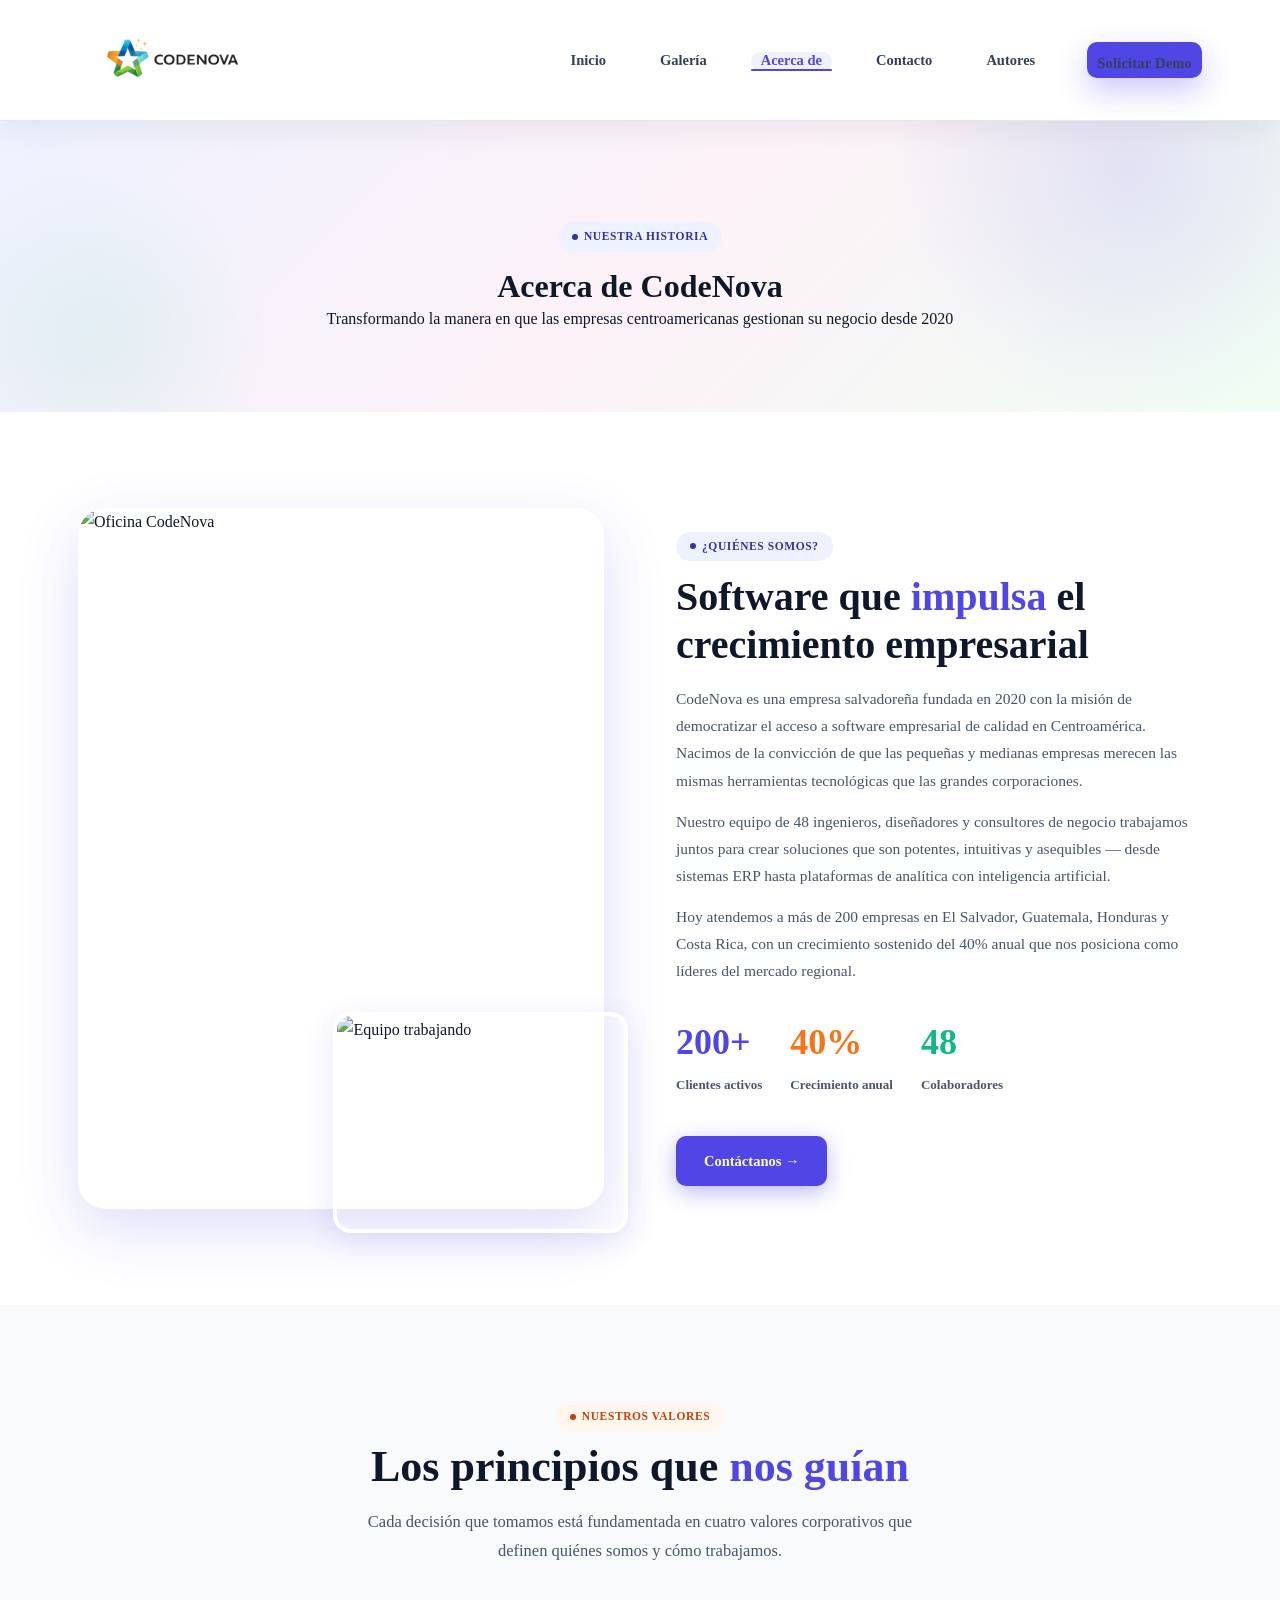
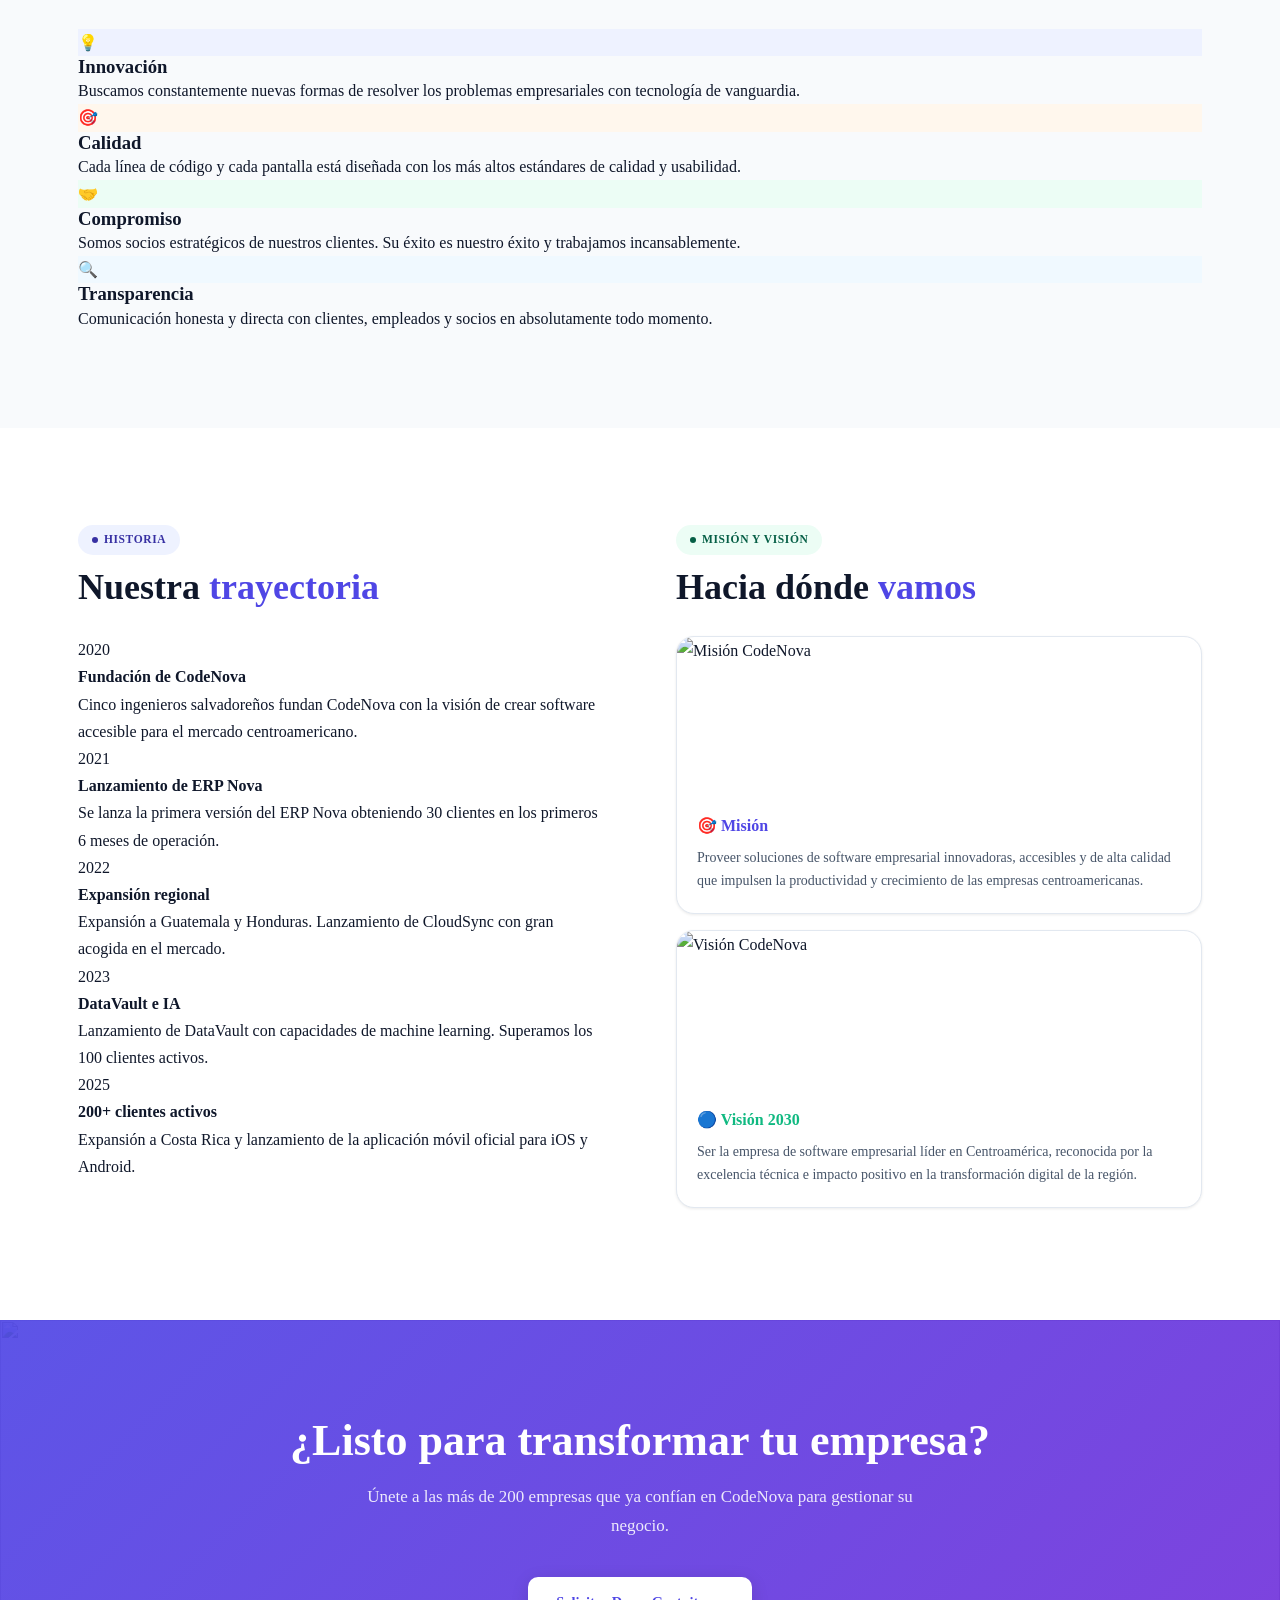
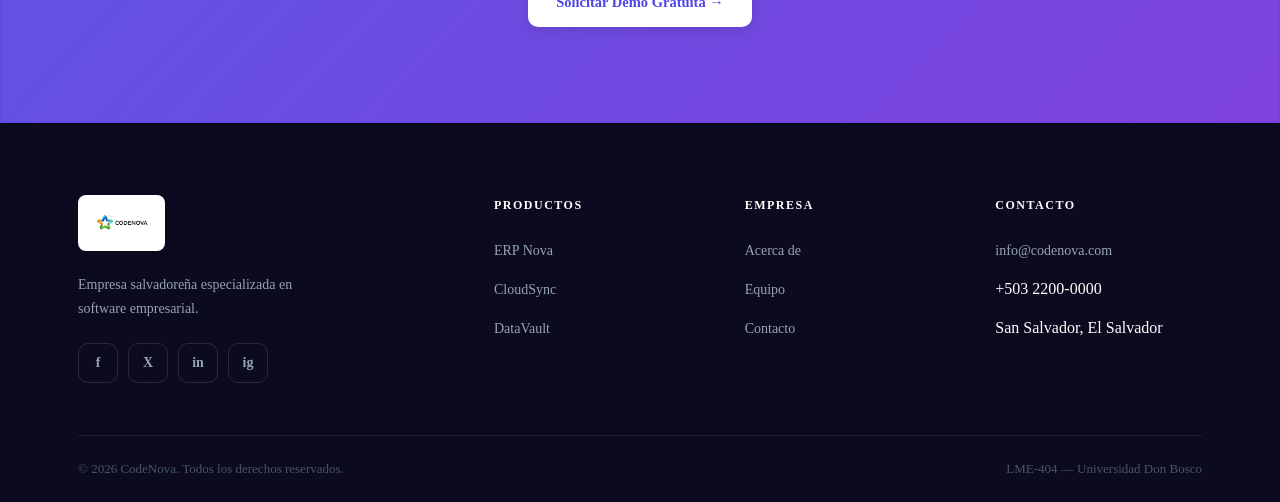
==== acerca.html @ 95f31cd0 "Proyecto CodeNova Fase 1 completado - Sitio web corporativo multi-página (index, galería, acerca, co" ====
<!DOCTYPE html>
<html lang="es">
<head>
  <meta charset="UTF-8"/>
  <meta name="viewport" content="width=device-width, initial-scale=1.0"/>
  <title>Acerca de — CodeNova</title>
  <link rel="stylesheet" href="css/styles.css"/>
</head>
<body>

<nav id="navbar" class="barra-nav">
  <div class="contenedor nav-interior">
    <a href="index.html" class="nav-logo-es" aria-label="CodeNova"><img src="img/Logo.png" alt="CodeNova"/></a>
    <ul class="nav-enlaces" id="navLinks">
      <li><a href="index.html">Inicio</a></li>
      <li><a href="galeria.html">Galería</a></li>
      <li><a href="acerca.html" class="activo">Acerca de</a></li>
      <li><a href="contacto.html">Contacto</a></li>
      <li><a href="autores.html">Autores</a></li>
      <li class="nav-accion"><a href="contacto.html" class="boton boton-primario boton-peq">Solicitar Demo</a></li>
    </ul>
    <button class="menu-hamburguesa" id="hamburger" aria-label="Menú"><span></span><span></span><span></span></button>
  </div>
</nav>

<main>

  <div class="hero-pagina">
    <div class="fondo-hero-pagina"></div>
    <div class="burbuja-hero-pagina burbuja-hero-pagina-1"></div>
    <div class="burbuja-hero-pagina burbuja-hero-pagina-2"></div>
    <div class="interior-hero-pagina">
      <div class="contenedor">
        <div class="etiqueta etiqueta-indigo margen-abajo-16">Nuestra historia</div>
        <h1>Acerca de <span>CodeNova</span></h1>
        <p>Transformando la manera en que las empresas centroamericanas gestionan su negocio desde 2020</p>
      </div>
    </div>
  </div>

  <!-- INTRODUCCIÓN -->
  <section>
    <div class="contenedor">
      <div class="about-intro">
        <div class="about-img-wrap">
          <div class="about-img-main">
            <img src="https://images.unsplash.com/photo-1497366216548-37526070297c?w=700&h=900&fit=crop" alt="Oficina CodeNova"/>
          </div>
          <div class="about-img-float">
            <img src="https://images.unsplash.com/photo-1522071820081-009f0129c71c?w=600&h=450&fit=crop" alt="Equipo trabajando"/>
          </div>
        </div>
        <div class="about-text">
          <div class="etiqueta etiqueta-indigo">¿Quiénes somos?</div>
          <h2>Software que <span>impulsa</span> el crecimiento empresarial</h2>
          <p>CodeNova es una empresa salvadoreña fundada en 2020 con la misión de democratizar el acceso a software empresarial de calidad en Centroamérica. Nacimos de la convicción de que las pequeñas y medianas empresas merecen las mismas herramientas tecnológicas que las grandes corporaciones.</p>
          <p>Nuestro equipo de 48 ingenieros, diseñadores y consultores de negocio trabajamos juntos para crear soluciones que son potentes, intuitivas y asequibles — desde sistemas ERP hasta plataformas de analítica con inteligencia artificial.</p>
          <p>Hoy atendemos a más de 200 empresas en El Salvador, Guatemala, Honduras y Costa Rica, con un crecimiento sostenido del 40% anual que nos posiciona como líderes del mercado regional.</p>
          <div class="about-stats-row">
            <div><div class="about-stat-num about-stat-num-indigo">200+</div><div class="about-stat-lbl">Clientes activos</div></div>
            <div><div class="about-stat-num about-stat-num-coral">40%</div><div class="about-stat-lbl">Crecimiento anual</div></div>
            <div><div class="about-stat-num about-stat-num-mint">48</div><div class="about-stat-lbl">Colaboradores</div></div>
          </div>
          <a href="contacto.html" class="boton boton-primario">Contáctanos &rarr;</a>
        </div>
      </div>
    </div>
  </section>

  <!-- VALORES -->
  <section class="seccion-bg">
    <div class="contenedor">
      <div class="encabezado-seccion">
        <div class="etiqueta etiqueta-coral">Nuestros valores</div>
        <h2>Los principios que <span>nos guían</span></h2>
        <p>Cada decisión que tomamos está fundamentada en cuatro valores corporativos que definen quiénes somos y cómo trabajamos.</p>
      </div>
      <div class="values-grid">
        <div class="value-card">
          <div class="value-card-icon valor-bg-indigo">💡</div>
          <h3>Innovación</h3>
          <p>Buscamos constantemente nuevas formas de resolver los problemas empresariales con tecnología de vanguardia.</p>
        </div>
        <div class="value-card">
          <div class="value-card-icon valor-bg-coral">🎯</div>
          <h3>Calidad</h3>
          <p>Cada línea de código y cada pantalla está diseñada con los más altos estándares de calidad y usabilidad.</p>
        </div>
        <div class="value-card">
          <div class="value-card-icon valor-bg-mint">🤝</div>
          <h3>Compromiso</h3>
          <p>Somos socios estratégicos de nuestros clientes. Su éxito es nuestro éxito y trabajamos incansablemente.</p>
        </div>
        <div class="value-card">
          <div class="value-card-icon valor-bg-sky">🔍</div>
          <h3>Transparencia</h3>
          <p>Comunicación honesta y directa con clientes, empleados y socios en absolutamente todo momento.</p>
        </div>
      </div>
    </div>
  </section>

  <!-- HISTORIA + MISIÓN -->
  <section>
    <div class="contenedor">
      <div class="grid-2col-gap72">
        <div>
          <div class="etiqueta etiqueta-indigo">Historia</div>
          <h2 class="h2-subtitulo">Nuestra <span class="texto-indigo">trayectoria</span></h2>
          <div class="timeline">
            <div class="timeline-item">
              <div class="tl-year">2020</div>
              <h4>Fundación de CodeNova</h4>
              <p>Cinco ingenieros salvadoreños fundan CodeNova con la visión de crear software accesible para el mercado centroamericano.</p>
            </div>
            <div class="timeline-item">
              <div class="tl-year">2021</div>
              <h4>Lanzamiento de ERP Nova</h4>
              <p>Se lanza la primera versión del ERP Nova obteniendo 30 clientes en los primeros 6 meses de operación.</p>
            </div>
            <div class="timeline-item">
              <div class="tl-year">2022</div>
              <h4>Expansión regional</h4>
              <p>Expansión a Guatemala y Honduras. Lanzamiento de CloudSync con gran acogida en el mercado.</p>
            </div>
            <div class="timeline-item">
              <div class="tl-year">2023</div>
              <h4>DataVault e IA</h4>
              <p>Lanzamiento de DataVault con capacidades de machine learning. Superamos los 100 clientes activos.</p>
            </div>
            <div class="timeline-item">
              <div class="tl-year">2025</div>
              <h4>200+ clientes activos</h4>
              <p>Expansión a Costa Rica y lanzamiento de la aplicación móvil oficial para iOS y Android.</p>
            </div>
          </div>
        </div>
        <div>
          <div class="etiqueta etiqueta-mint">Misión y visión</div>
          <h2 class="h2-subtitulo">Hacia dónde <span class="texto-indigo">vamos</span></h2>
          <div class="card-simple">
            <img src="https://images.unsplash.com/photo-1553877522-43269d4ea984?w=700&h=220&fit=crop" alt="Misión CodeNova" class="card-img-160"/>
            <div class="card-simple-body">
              <h3 class="titulo-indigo">🎯 Misión</h3>
              <p class="parrafo-14">Proveer soluciones de software empresarial innovadoras, accesibles y de alta calidad que impulsen la productividad y crecimiento de las empresas centroamericanas.</p>
            </div>
          </div>
          <div class="card-simple">
            <img src="https://images.unsplash.com/photo-1519389950473-47ba0277781c?w=700&h=220&fit=crop" alt="Visión CodeNova" class="card-img-160"/>
            <div class="card-simple-body">
              <h3 class="titulo-mint">🔵 Visión 2030</h3>
              <p class="parrafo-14">Ser la empresa de software empresarial líder en Centroamérica, reconocida por la excelencia técnica e impacto positivo en la transformación digital de la región.</p>
            </div>
          </div>
        </div>
      </div>
    </div>
  </section>

  <!-- LLAMADO A LA ACCIÓN -->
  <section class="seccion-cta">
    <div class="fondo-cta"><img src="https://images.unsplash.com/photo-1497366811353-6870744d04b2?w=1600&h=600&fit=crop" alt=""/></div>
    <div class="superposicion-cta"></div>
    <div class="contenedor interior-cta">
      <h2>¿Listo para transformar tu empresa?</h2>
      <p>Únete a las más de 200 empresas que ya confían en CodeNova para gestionar su negocio.</p>
      <a href="contacto.html" class="boton boton-blanco">Solicitar Demo Gratuita &rarr;</a>
    </div>
  </section>

</main>

<footer>
  <div class="contenedor">
    <div class="rejilla-pie">
      <div class="marca-pie">
        <a href="index.html" class="nav-logo" aria-label="CodeNova"><img src="img/Logo.png" alt="CodeNova"/></a>
        <p>Empresa salvadoreña especializada en software empresarial.</p>
        <div class="enlaces-sociales"><a href="#">f</a><a href="#">X</a><a href="#">in</a><a href="#">ig</a></div>
      </div>
      <div class="columna-pie"><h4>Productos</h4><ul><li><a href="galeria.html">ERP Nova</a></li><li><a href="galeria.html">CloudSync</a></li><li><a href="galeria.html">DataVault</a></li></ul></div>
      <div class="columna-pie"><h4>Empresa</h4><ul><li><a href="acerca.html">Acerca de</a></li><li><a href="autores.html">Equipo</a></li><li><a href="contacto.html">Contacto</a></li></ul></div>
      <div class="columna-pie"><h4>Contacto</h4><ul><li><a href="mailto:info@codenova.com">info@codenova.com</a></li><li>+503 2200-0000</li><li>San Salvador, El Salvador</li></ul></div>
    </div>
    <div class="pie-inferior"><span>&copy; 2026 CodeNova. Todos los derechos reservados.</span><span>LME-404 &mdash; Universidad Don Bosco</span></div>
  </div>
</footer>
</body>
</html>
---- css/styles.css ----
/* =============================================
   CodeNova
   Paleta vibrante azul-índigo + coral + verde menta
   LME-404 Ciclo 01-2026
   ============================================= */
@import url("https://fonts.googleapis.com/css2?family=Plus+Jakarta+Sans:wght@400;500;600;700;800&family=Syne:wght@700;800&display=swap");

:root {
  /* Paleta principal */
  --indigo: #4f46e5;
  --indigo-dk: #3730a3;
  --indigo-lt: #eef2ff;
  --coral: #f97316;
  --coral-lt: #fff7ed;
  --mint: #10b981;
  --mint-lt: #ecfdf5;
  --pink: #ec4899;
  --pink-lt: #fdf2f8;
  --sky: #0ea5e9;
  --sky-lt: #f0f9ff;
  --amber: #f59e0b;
  --amber-lt: #fffbeb;

  /* Neutrales */
  --white: #ffffff;
  --bg: #f8fafc;
  --bg2: #f1f5f9;
  --text: #0f172a;
  --text-mid: #475569;
  --text-lo: #94a3b8;
  --border: #e2e8f0;

  /* Sombras */
  --sh-xs: 0 1px 3px rgba(0, 0, 0, 0.08);
  --sh-sm: 0 4px 16px rgba(79, 70, 229, 0.1);
  --sh-md: 0 8px 30px rgba(79, 70, 229, 0.14);
  --sh-lg: 0 20px 60px rgba(79, 70, 229, 0.18);

  --r: 10px;
  --r-lg: 18px;
  --r-xl: 28px;

  --font: "Times New Roman", Times, serif;
  --font-head: "Times New Roman", Times, serif;
}

*,
*::before,
*::after {
  box-sizing: border-box;
  margin: 0;
  padding: 0;
}
html {
  scroll-behavior: smooth;
}
body {
  background: var(--white);
  color: var(--text);
  font-family: var(--font);
  font-size: 16px;
  line-height: 1.7;
  overflow-x: hidden;
}
a {
  text-decoration: none;
  transition: all 0.2s;
}
img {
  max-width: 100%;
  display: block;
  object-fit: cover;
}
::-webkit-scrollbar {
  width: 5px;
}
::-webkit-scrollbar-track {
  background: var(--bg);
}
::-webkit-scrollbar-thumb {
  background: #c7d2fe;
  border-radius: 3px;
}

/* ── Layout ── */
.container,
.contenedor {
  max-width: 1180px;
  margin: 0 auto;
  padding: 0 28px;
}
section {
  padding: 96px 0;
}
h1,
h2,
h3 {
  font-family: var(--font-head);
  line-height: 1.15;
}

/* ── Animations ── */
@keyframes fadeUp {
  from {
    opacity: 0;
    transform: translateY(24px);
  }
  to {
    opacity: 1;
    transform: translateY(0);
  }
}
@keyframes fadeIn {
  from {
    opacity: 0;
  }
  to {
    opacity: 1;
  }
}
@keyframes float {
  0%,
  100% {
    transform: translateY(0);
  }
  50% {
    transform: translateY(-10px);
  }
}
@keyframes pulse {
  0%,
  100% {
    opacity: 1;
    transform: scale(1);
  }
  50% {
    opacity: 0.5;
    transform: scale(0.85);
  }
}
@keyframes shimmer {
  from {
    background-position: -200% 0;
  }
  to {
    background-position: 200% 0;
  }
}

.fade-up,
.anim-subir {
  animation: fadeUp 0.7s ease both;
}
.fade-up-2,
.anim-subir-2 {
  animation: fadeUp 0.7s 0.15s ease both;
}
.fade-up-3,
.anim-subir-3 {
  animation: fadeUp 0.7s 0.3s ease both;
}

/* ── Badges ── */
.badge,
.etiqueta {
  display: inline-flex;
  align-items: center;
  gap: 6px;
  padding: 5px 14px;
  border-radius: 20px;
  font-size: 11.5px;
  font-weight: 700;
  letter-spacing: 0.6px;
  text-transform: uppercase;
}
.badge-indigo,
.etiqueta-indigo {
  background: var(--indigo-lt);
  color: var(--indigo-dk);
}
.badge-coral,
.etiqueta-coral {
  background: var(--coral-lt);
  color: #c2410c;
}
.badge-mint,
.etiqueta-mint {
  background: var(--mint-lt);
  color: #065f46;
}
.badge-pink,
.etiqueta-rosa {
  background: var(--pink-lt);
  color: #9d174d;
}
.badge::before,
.etiqueta::before {
  content: "";
  width: 6px;
  height: 6px;
  border-radius: 50%;
  background: currentColor;
}

/* ── Buttons ── */
.btn,
.boton {
  display: inline-flex;
  align-items: center;
  gap: 9px;
  padding: 13px 28px;
  border-radius: var(--r);
  font-family: var(--font);
  font-size: 14.5px;
  font-weight: 700;
  cursor: pointer;
  border: none;
  transition: all 0.25s;
  white-space: nowrap;
}
.btn-primary,
.boton-primario {
  background: var(--indigo);
  color: #fff;
  box-shadow: 0 6px 22px rgba(79, 70, 229, 0.38);
}
.btn-primary:hover,
.boton-primario:hover {
  background: var(--indigo-dk);
  transform: translateY(-2px);
  box-shadow: 0 12px 32px rgba(79, 70, 229, 0.45);
}
.btn-outline,
.boton-borde {
  background: transparent;
  border: 2px solid var(--indigo);
  color: var(--indigo);
}
.btn-outline:hover,
.boton-borde:hover {
  background: var(--indigo);
  color: #fff;
}
.btn-white,
.boton-blanco {
  background: #fff;
  color: var(--indigo);
  box-shadow: 0 4px 18px rgba(0, 0, 0, 0.12);
}
.btn-white:hover,
.boton-blanco:hover {
  transform: translateY(-2px);
  box-shadow: 0 10px 28px rgba(0, 0, 0, 0.18);
}
.btn-sm,
.boton-peq {
  padding: 9px 20px;
  font-size: 13px;
  border-radius: 8px;
}

/* ── Section heading ── */
.section-heading,
.encabezado-seccion {
  text-align: center;
  margin-bottom: 64px;
}
.section-heading h2,
.encabezado-seccion h2 {
  font-size: clamp(28px, 4vw, 44px);
  font-weight: 800;
  color: var(--text);
  margin: 10px 0 16px;
}
.section-heading h2 span,
.encabezado-seccion h2 span {
  color: var(--indigo);
}
.section-heading p,
.encabezado-seccion p {
  color: var(--text-mid);
  max-width: 580px;
  margin: 0 auto;
  font-size: 16.5px;
}

/* ═══════════════════════════════════════
   NAVBAR
═══════════════════════════════════════ */
.barra-nav,
#navbar {
  position: sticky;
  top: 0;
  z-index: 1000;
  background: rgba(255, 255, 255, 0.88);
  backdrop-filter: blur(16px);
  border-bottom: 1px solid var(--border);
  box-shadow: 0 10px 30px rgba(15, 23, 42, 0.06);
}
.nav-inner,
.nav-interior {
  display: flex;
  align-items: center;
  justify-content: space-between;
  height: 120px;
}
.nav-logo,
.nav-logo-es {
  display: inline-flex;
  align-items: center;
  gap: 10px;
  font-family: var(--font-head);
  font-size: 23px;
  font-weight: 800;
  color: var(--text);
  letter-spacing: -0.5px;
}
.nav-logo img,
.nav-logo-es img {
  height: 104px;
  width: auto;
  max-height: 112px;
  object-fit: contain;
  display: block;
}

footer .nav-logo img {
  height: 56px;
  width: auto;
  max-height: 64px;
  object-fit: contain;
  display: block;
  background: white;
  padding: 8px;
  border-radius: 8px;
  box-shadow: 0 2px 8px rgba(0,0,0,0.1);
}
.nav-logo span,
.nav-logo-es span {
  color: var(--indigo);
}
.nav-links,
.nav-enlaces {
  display: flex;
  list-style: none;
  gap: 34px;
  align-items: center;
}
.nav-links a,
.nav-enlaces a {
  font-size: 14.5px;
  font-weight: 750;
  color: #334155;
  position: relative;
  padding-bottom: 3px;
  padding-left: 10px;
  padding-right: 10px;
  border-radius: 10px;
}
.nav-links a::after,
.nav-enlaces a::after {
  content: "";
  position: absolute;
  left: 0;
  bottom: 0;
  width: 0;
  height: 2px;
  background: var(--indigo);
  border-radius: 1px;
  transition: width 0.3s;
}
.nav-links a:hover,
.nav-links a.active,
.nav-links a.activo,
.nav-enlaces a:hover,
.nav-enlaces a.active,
.nav-enlaces a.activo {
  color: var(--indigo);
  background: rgba(79, 70, 229, 0.08);
}
.nav-links a:hover::after,
.nav-links a.active::after,
.nav-links a.activo::after,
.nav-enlaces a:hover::after,
.nav-enlaces a.active::after,
.nav-enlaces a.activo::after {
  width: 100%;
}
.nav-cta,
.nav-accion {
  margin-left: 8px;
}

.nav-accion .btn-primary,
.nav-accion .boton-primario {
  font-weight: 800;
  letter-spacing: 0.2px;
  box-shadow: 0 12px 30px rgba(79, 70, 229, 0.3);
}

.nav-accion .btn-primary:hover,
.nav-accion .boton-primario:hover {
  box-shadow: 0 16px 36px rgba(79, 70, 229, 0.38);
}
.hamburger,
.menu-hamburguesa {
  display: none;
  flex-direction: column;
  gap: 5px;
  cursor: pointer;
  background: none;
  border: none;
}
.hamburger span,
.menu-hamburguesa span {
  display: block;
  width: 23px;
  height: 2px;
  background: var(--text);
  border-radius: 2px;
  transition: all 0.3s;
}
.hamburger.open span:nth-child(1),
.hamburger.abierto span:nth-child(1),
.menu-hamburguesa.open span:nth-child(1),
.menu-hamburguesa.abierto span:nth-child(1) {
  transform: translateY(7px) rotate(45deg);
}
.hamburger.open span:nth-child(2),
.hamburger.abierto span:nth-child(2),
.menu-hamburguesa.open span:nth-child(2),
.menu-hamburguesa.abierto span:nth-child(2) {
  opacity: 0;
}
.hamburger.open span:nth-child(3),
.hamburger.abierto span:nth-child(3),
.menu-hamburguesa.open span:nth-child(3),
.menu-hamburguesa.abierto span:nth-child(3) {
  transform: translateY(-7px) rotate(-45deg);
}

/* ═══════════════════════════════════════
   FOOTER
═══════════════════════════════════════ */
footer {
  background: #0c0a1e;
  color: #fff;
  padding: 72px 0 0;
}
.footer-grid,
.rejilla-pie {
  display: grid;
  grid-template-columns: 1.8fr 1fr 1fr 1fr;
  gap: 44px;
  padding-bottom: 52px;
  border-bottom: 1px solid rgba(255, 255, 255, 0.08);
}
.footer-brand .nav-logo,
.marca-pie .nav-logo {
  color: #fff;
}
.footer-brand p,
.marca-pie p {
  color: #94a3b8;
  font-size: 14px;
  margin: 14px 0 22px;
  max-width: 250px;
  line-height: 1.7;
}
.social-links,
.enlaces-sociales {
  display: flex;
  gap: 10px;
}
.social-links a,
.enlaces-sociales a {
  width: 40px;
  height: 40px;
  border-radius: 10px;
  border: 1px solid rgba(255, 255, 255, 0.12);
  display: flex;
  align-items: center;
  justify-content: center;
  color: #94a3b8;
  font-size: 14px;
  font-weight: 700;
  transition: all 0.2s;
}
.social-links a:hover,
.enlaces-sociales a:hover {
  background: var(--indigo);
  border-color: var(--indigo);
  color: #fff;
}
.footer-col h4,
.columna-pie h4 {
  font-family: var(--font-head);
  font-size: 12px;
  font-weight: 700;
  letter-spacing: 1.5px;
  text-transform: uppercase;
  color: #fff;
  margin-bottom: 20px;
}
.footer-col ul,
.columna-pie ul {
  list-style: none;
}
.footer-col li,
.columna-pie li {
  margin-bottom: 12px;
}
.footer-col a,
.columna-pie a {
  color: #94a3b8;
  font-size: 14px;
  transition: color 0.2s;
}
.footer-col a:hover,
.columna-pie a:hover {
  color: var(--indigo);
}
.footer-bottom,
.pie-inferior {
  padding: 22px 0;
  display: flex;
  justify-content: space-between;
  align-items: center;
  font-size: 13px;
  color: #475569;
}

/* ═══════════════════════════════════════
   PAGE HERO (inner pages)
═══════════════════════════════════════ */
.page-hero,
.hero-pagina {
  position: relative;
  padding: 100px 0 80px;
  text-align: center;
  overflow: hidden;
}
.page-hero-bg,
.fondo-hero-pagina {
  position: absolute;
  inset: 0;
  background: linear-gradient(135deg, #eef2ff 0%, #fdf2f8 50%, #f0fdf4 100%);
}
.page-hero-blob,
.burbuja-hero-pagina {
  position: absolute;
  border-radius: 50%;
  pointer-events: none;
}
.page-hero-blob-1,
.burbuja-hero-pagina-1 {
  width: 500px;
  height: 500px;
  background: radial-gradient(
    circle,
    rgba(79, 70, 229, 0.12) 0%,
    transparent 70%
  );
  top: -200px;
  right: -100px;
}
.page-hero-blob-2,
.burbuja-hero-pagina-2 {
  width: 350px;
  height: 350px;
  background: radial-gradient(
    circle,
    rgba(16, 185, 129, 0.08) 0%,
    transparent 70%
  );
  bottom: -100px;
  left: -80px;
}
.page-hero-inner,
.interior-hero-pagina {
  position: relative;
  z-index: 1;
}
.page-hero h1 {
  font-size: clamp(32px, 5.5vw, 56px);
  font-weight: 800;
  margin: 12px 0 16px;
  color: var(--text);
}
.page-hero h1 span {
  color: var(--indigo);
}
.page-hero p {
  color: var(--text-mid);
  font-size: 17.5px;
  max-width: 560px;
  margin: 0 auto;
}

/* ═══════════════════════════════════════
   HOME — HERO
═══════════════════════════════════════ */
.hero,
.hero-inicio {
  position: relative;
  padding: 100px 0 90px;
  overflow: hidden;
}
.hero-bg,
.fondo-hero {
  position: absolute;
  inset: 0;
  background: linear-gradient(
    135deg,
    #f5f3ff 0%,
    #fdf2f8 40%,
    #ecfdf5 80%,
    #f0f9ff 100%
  );
}
.hero-blob,
.burbuja-hero {
  position: absolute;
  border-radius: 50%;
  pointer-events: none;
}
.hero-blob-1,
.burbuja-hero-1 {
  width: 600px;
  height: 600px;
  background: radial-gradient(
    circle,
    rgba(79, 70, 229, 0.1) 0%,
    transparent 70%
  );
  top: -200px;
  right: -150px;
}
.hero-blob-2,
.burbuja-hero-2 {
  width: 400px;
  height: 400px;
  background: radial-gradient(
    circle,
    rgba(249, 115, 22, 0.07) 0%,
    transparent 70%
  );
  bottom: -100px;
  left: 10%;
}
.hero-blob-3,
.burbuja-hero-3 {
  width: 300px;
  height: 300px;
  background: radial-gradient(
    circle,
    rgba(16, 185, 129, 0.07) 0%,
    transparent 70%
  );
  top: 20%;
  left: -80px;
}

.hero-inner,
.interior-hero {
  display: grid;
  grid-template-columns: 1fr 1fr;
  gap: 64px;
  align-items: center;
  position: relative;
  z-index: 1;
}
.hero-content,
.contenido-hero {
  position: relative;
}
.hero-eyebrow,
.ceja-hero {
  display: inline-flex;
  align-items: center;
  gap: 9px;
  background: rgba(255, 255, 255, 0.92);
  border: 1px solid rgba(226, 232, 240, 0.85);
  border-radius: 22px;
  padding: 7px 16px;
  font-size: 13px;
  font-weight: 700;
  color: var(--indigo);
  margin-bottom: 22px;
  box-shadow: 0 10px 24px rgba(15, 23, 42, 0.08);
}
.hero-dot,
.punto-hero {
  width: 8px;
  height: 8px;
  border-radius: 50%;
  background: var(--mint);
  animation: pulse 2s infinite;
}
.hero h1 {
  font-size: clamp(34px, 4.8vw, 58px);
  font-weight: 800;
  line-height: 1.12;
  background: linear-gradient(90deg, var(--indigo) 0%, var(--coral) 52%, var(--mint) 100%);
  -webkit-background-clip: text;
  background-clip: text;
  color: transparent;
  -webkit-text-fill-color: transparent;
  margin-bottom: 22px;
}
.hero h1 .hl-indigo,
.hero h1 .resaltado-indigo {
  color: var(--indigo);
}
.hero h1 .hl-coral,
.hero h1 .resaltado-coral {
  color: var(--coral);
}
.hero-sub,
.sub-hero {
  color: #334155;
  font-size: 17px;
  line-height: 1.75;
  margin-bottom: 38px;
  max-width: 500px;
}
.hero-btns,
.botones-hero {
  display: flex;
  gap: 14px;
  flex-wrap: wrap;
  align-items: center;
}
.hero-btns a:last-child {
  border-color: #cbd5e1;
}

.visual-hero {
  position: relative;
}
.hero-img-main,
.imagen-principal-hero {
  border-radius: var(--r-xl);
  overflow: hidden;
  box-shadow: var(--sh-lg);
  aspect-ratio: 4/3;
}
.hero-img-main img {
  width: 100%;
  height: 100%;
  object-fit: cover;
}
.hero-float-card,
.tarjeta-flotante-hero {
  position: absolute;
  background: #fff;
  border-radius: var(--r-lg);
  padding: 14px 18px;
  box-shadow: 0 12px 40px rgba(0, 0, 0, 0.14);
  display: flex;
  align-items: center;
  gap: 12px;
}
.hero-float-card.card-1,
.tarjeta-flotante-hero.card-1,
.hero-float-card.tarjeta-1,
.tarjeta-flotante-hero.tarjeta-1 {
  bottom: -20px;
  left: -30px;
  animation: float 4s ease-in-out infinite;
}
.hero-float-card.card-2,
.tarjeta-flotante-hero.card-2,
.hero-float-card.tarjeta-2,
.tarjeta-flotante-hero.tarjeta-2 {
  top: -16px;
  right: -20px;
  animation: float 4.5s ease-in-out infinite 0.5s;
}
.hfc-icon,
.icono-tfh {
  width: 42px;
  height: 42px;
  border-radius: 12px;
  display: flex;
  align-items: center;
  justify-content: center;
  font-size: 20px;
  flex-shrink: 0;
}
.hfc-label,
.etiqueta-tfh {
  font-size: 11px;
  font-weight: 700;
  color: var(--text-mid);
}
.hfc-val,
.valor-tfh {
  font-size: 16px;
  font-weight: 800;
  color: var(--text);
}


/* ── Services ── */
.services-section,
.seccion-servicios {
  background: var(--bg);
}
.services-grid,
.rejilla-servicios {
  display: grid;
  grid-template-columns: repeat(3, 1fr);
  gap: 24px;
}
.service-card,
.tarjeta-servicio {
  background: #fff;
  border-radius: var(--r-lg);
  padding: 32px;
  border: 1px solid var(--border);
  box-shadow: var(--sh-xs);
  transition: all 0.3s;
  position: relative;
  overflow: hidden;
}
.service-card::before {
  content: "";
  position: absolute;
  top: 0;
  left: 0;
  right: 0;
  height: 4px;
  opacity: 0;
  transition: opacity 0.3s;
}
.service-card:hover {
  transform: translateY(-6px);
  box-shadow: var(--sh-md);
  border-color: transparent;
}
.service-card:hover::before {
  opacity: 1;
}
.sc-1::before {
  background: linear-gradient(90deg, var(--indigo), #818cf8);
}
.sc-1::before,
.ts-1::before {
  background: linear-gradient(90deg, var(--indigo), #818cf8);
}
.sc-2::before,
.ts-2::before {
  background: linear-gradient(90deg, var(--coral), #fb923c);
}
.sc-3::before,
.ts-3::before {
  background: linear-gradient(90deg, var(--mint), #34d399);
}
.sc-4::before,
.ts-4::before {
  background: linear-gradient(90deg, var(--sky), #38bdf8);
}
.sc-5::before,
.ts-5::before {
  background: linear-gradient(90deg, var(--pink), #f472b6);
}
.sc-6::before,
.ts-6::before {
  background: linear-gradient(90deg, var(--amber), #fbbf24);
}
.svc-img {
  width: 58px;
  height: 58px;
  border-radius: 16px;
  overflow: hidden;
  margin-bottom: 20px;
}
.svc-img img {
  width: 100%;
  height: 100%;
  object-fit: cover;
}
.service-card h3 {
  font-size: 18px;
  font-weight: 700;
  margin-bottom: 10px;
}
.service-card p {
  color: var(--text-mid);
  font-size: 14.5px;
  line-height: 1.7;
}

.about-intro {
  display: grid;
  grid-template-columns: 1fr 1fr;
  gap: 72px;
  align-items: center;
}
.about-img-wrap {
  position: relative;
}
.about-img-main {
  border-radius: var(--r-xl);
  overflow: hidden;
  box-shadow: var(--sh-lg);
  aspect-ratio: 3/4;
}
.about-img-main img {
  width: 100%;
  height: 100%;
  object-fit: cover;
  transition: transform 0.5s;
}
.about-img-float {
  position: absolute;
  bottom: -24px;
  right: -24px;
  width: 56%;
  border-radius: var(--r-lg);
  overflow: hidden;
  box-shadow: var(--sh-md);
  border: 4px solid #fff;
  aspect-ratio: 4/3;
  transform: translateZ(0);
}
.about-img-float img {
  width: 100%;
  height: 100%;
  object-fit: cover;
  transition: transform 0.5s;
}
.about-img-wrap:hover .about-img-main img,
.about-img-wrap:hover .about-img-float img {
  transform: scale(1.05);
}
.about-text .etiqueta {
  margin-bottom: 12px;
}
.about-text h2 {
  font-size: clamp(26px, 3.5vw, 40px);
  font-weight: 800;
  margin: 0 0 16px;
  line-height: 1.2;
}
.about-text h2 span {
  color: var(--indigo);
}
.about-text p {
  color: var(--text-mid);
  font-size: 15.5px;
  line-height: 1.75;
  margin-bottom: 14px;
}
.about-text .boton {
  margin-top: 12px;
}

/* ── Why us ── */
.why-grid,
.rejilla-porque {
  display: grid;
  grid-template-columns: 1fr 1fr;
  gap: 72px;
  align-items: center;
}
.pila-imagenes-porque {
  position: relative;
}
.why-img-main,
.imagen-principal-porque {
  border-radius: var(--r-xl);
  overflow: hidden;
  box-shadow: var(--sh-lg);
  aspect-ratio: 3/4;
}
.why-img-main img {
  width: 100%;
  height: 100%;
  object-fit: cover;
}
.why-img-float,
.imagen-flotante-porque {
  position: absolute;
  bottom: -24px;
  right: -24px;
  width: 56%;
  border-radius: var(--r-lg);
  overflow: hidden;
  box-shadow: var(--sh-md);
  border: 4px solid #fff;
  aspect-ratio: 4/3;
}
.why-img-float img {
  width: 100%;
  height: 100%;
  object-fit: cover;
}
.why-badge-float,
.etiqueta-flotante-porque {
  position: absolute;
  top: 20px;
  left: -20px;
  background: #fff;
  border-radius: var(--r);
  padding: 12px 18px;
  box-shadow: var(--sh-md);
  display: flex;
  align-items: center;
  gap: 10px;
  animation: float 4s ease-in-out infinite;
}
.wbf-icon,
.icono-etiqueta-porque {
  width: 36px;
  height: 36px;
  border-radius: 10px;
  background: var(--mint-lt);
  display: flex;
  align-items: center;
  justify-content: center;
  font-size: 18px;
}
.wbf-num,
.numero-etiqueta-porque {
  font-size: 18px;
  font-weight: 800;
  color: var(--text);
}
.wbf-lbl,
.texto-etiqueta-porque {
  font-size: 11px;
  color: var(--text-mid);
}
.why-content h2,
.contenido-porque h2 {
  font-size: clamp(26px, 3.5vw, 40px);
  font-weight: 800;
  margin: 12px 0 20px;
}
.why-content h2 span {
  color: var(--indigo);
}
.why-content > p,
.contenido-porque > p {
  color: var(--text-mid);
  margin-bottom: 30px;
  font-size: 15.5px;
}
.why-list,
.lista-porque {
  display: flex;
  flex-direction: column;
  gap: 18px;
}
.why-item,
.item-porque {
  display: flex;
  gap: 16px;
  align-items: flex-start;
  padding: 18px;
  background: #fff;
  border: 1px solid var(--border);
  border-radius: var(--r-lg);
  transition: all 0.2s;
}
.why-item:hover {
  box-shadow: var(--sh-sm);
  border-color: var(--indigo-lt);
}
.wi-icon,
.icono-item-porque {
  width: 46px;
  height: 46px;
  border-radius: 12px;
  display: flex;
  align-items: center;
  justify-content: center;
  font-size: 22px;
  flex-shrink: 0;
}
.why-item h4 {
  font-size: 15px;
  font-weight: 700;
  margin-bottom: 4px;
}
.why-item p {
  font-size: 13.5px;
  color: var(--text-mid);
}

/* ── Stats ── */
.stats-section,
.seccion-estadisticas {
  background: linear-gradient(
    135deg,
    var(--indigo) 0%,
    #6366f1 50%,
    #8b5cf6 100%
  );
  padding: 72px 0;
  position: relative;
  overflow: hidden;
}
.stats-section::before,
.seccion-estadisticas::before {
  content: "";
  position: absolute;
  inset: 0;
  background: url("data:image/svg+xml,%3Csvg width='60' height='60' viewBox='0 0 60 60' xmlns='http://www.w3.org/2000/svg'%3E%3Cg fill='none' fill-rule='evenodd'%3E%3Cg fill='%23ffffff' fill-opacity='0.04'%3E%3Ccircle cx='30' cy='30' r='4'/%3E%3C/g%3E%3C/g%3E%3C/svg%3E");
}
.rejilla-estadisticas {
  display: grid;
  grid-template-columns: repeat(4, 1fr);
  gap: 2px;
  position: relative;
  z-index: 1;
}
.tarjeta-estadistica {
  text-align: center;
  padding: 32px 20px;
  border-right: 1px solid rgba(255, 255, 255, 0.15);
}
.tarjeta-estadistica:last-child {
  border-right: none;
}
.stat-num,
.numero-estadistica {
  font-family: var(--font-head);
  font-size: 52px;
  font-weight: 800;
  color: #fff;
  line-height: 1;
}
.stat-unit,
.unidad-estadistica {
  font-size: 28px;
  color: rgba(255, 255, 255, 0.7);
}
.stat-label,
.etiqueta-estadistica {
  font-size: 14px;
  color: rgba(255, 255, 255, 0.75);
  margin-top: 8px;
  font-weight: 500;
}

/* ── Products / Case studies ── */
.products-section,
.seccion-productos {
  background: var(--bg);
}
.products-grid,
.rejilla-productos {
  display: grid;
  grid-template-columns: repeat(3, 1fr);
  gap: 26px;
}
.product-card,
.tarjeta-producto {
  background: #fff;
  border: 1px solid var(--border);
  border-radius: var(--r-xl);
  overflow: hidden;
  box-shadow: var(--sh-xs);
  transition: all 0.32s;
}
.product-card:hover,
.tarjeta-producto:hover {
  transform: translateY(-7px);
  box-shadow: var(--sh-lg);
  border-color: transparent;
}
.product-thumb,
.miniatura-producto {
  height: 200px;
  overflow: hidden;
  position: relative;
}
.product-thumb img,
.miniatura-producto img {
  width: 100%;
  height: 100%;
  object-fit: cover;
  transition: transform 0.4s;
}
.product-card:hover .product-thumb img,
.tarjeta-producto:hover .miniatura-producto img {
  transform: scale(1.06);
}
.product-thumb-overlay,
.overlay-miniatura-producto {
  position: absolute;
  inset: 0;
  background: linear-gradient(
    to bottom,
    transparent 40%,
    rgba(15, 23, 42, 0.7)
  );
}
.product-tag,
.etiqueta-producto {
  position: absolute;
  top: 14px;
  left: 14px;
}
.product-body,
.cuerpo-producto {
  padding: 24px;
}
.product-body h3,
.cuerpo-producto h3 {
  font-size: 17px;
  font-weight: 700;
  margin-bottom: 8px;
}
.product-body p,
.cuerpo-producto p {
  font-size: 13.5px;
  color: var(--text-mid);
  margin-bottom: 18px;
  line-height: 1.65;
}


/* ── CTA ── */
.cta-section,
.seccion-cta {
  position: relative;
  padding: 96px 0;
  overflow: hidden;
}
.cta-bg,
.fondo-cta {
  position: absolute;
  inset: 0;
}
.cta-bg img,
.fondo-cta img {
  width: 100%;
  height: 100%;
  object-fit: cover;
}
.cta-overlay,
.superposicion-cta {
  position: absolute;
  inset: 0;
  background: linear-gradient(
    135deg,
    rgba(79, 70, 229, 0.92) 0%,
    rgba(109, 40, 217, 0.88) 100%
  );
}
.cta-inner,
.interior-cta {
  position: relative;
  z-index: 1;
  text-align: center;
}
.cta-inner h2,
.interior-cta h2 {
  font-size: clamp(26px, 4vw, 44px);
  font-weight: 800;
  color: #fff;
  margin-bottom: 16px;
}
.cta-inner p,
.interior-cta p {
  color: rgba(255, 255, 255, 0.88);
  font-size: 17px;
  margin-bottom: 36px;
  max-width: 560px;
  margin-left: auto;
  margin-right: auto;
}

/* ═══════════════════════════════════════
  GALLERY PAGE
═══════════════════════════════════════ */
.gallery-filters,
.filtros-galeria {
  display: flex;
  gap: 10px;
  flex-wrap: wrap;
  justify-content: center;
  margin-bottom: 44px;
}
.filter-btn,
.boton-filtro {
  padding: 9px 22px;
  border: 2px solid var(--border);
  border-radius: 24px;
  font-size: 13px;
  font-weight: 700;
  color: var(--text-mid);
  background: #fff;
  cursor: pointer;
  font-family: var(--font);
  transition: all 0.22s;
}
.filter-btn.active,
.filter-btn:hover,
.filter-btn.activo,
.boton-filtro.activo,
.boton-filtro:hover {
  border-color: var(--indigo);
  color: var(--indigo);
  background: var(--indigo-lt);
}
.rejilla-galeria {
  display: grid;
  grid-template-columns: repeat(3, 1fr);
  gap: 22px;
}
.gallery-item,
.item-galeria {
  background: #fff;
  border: 1px solid var(--border);
  border-radius: var(--r-xl);
  overflow: hidden;
  cursor: pointer;
  box-shadow: var(--sh-xs);
  transition: all 0.3s;
}
.gallery-item:hover,
.item-galeria:hover {
  transform: translateY(-6px);
  box-shadow: var(--sh-lg);
}
.gallery-item:first-child,
.gallery-item:nth-child(5),
.item-galeria:first-child,
.item-galeria:nth-child(5) {
  grid-column: span 2;
}
.gallery-thumb,
.miniatura-galeria {
  overflow: hidden;
  position: relative;
}
.gallery-thumb img,
.miniatura-galeria img {
  width: 100%;
  height: 200px;
  object-fit: cover;
  transition: transform 0.4s;
}
.gallery-item:first-child .gallery-thumb img,
.gallery-item:nth-child(5) .gallery-thumb img,
.item-galeria:first-child .miniatura-galeria img,
.item-galeria:nth-child(5) .miniatura-galeria img {
  height: 240px;
}
.gallery-item:hover .gallery-thumb img,
.item-galeria:hover .miniatura-galeria img {
  transform: scale(1.06);
}
.gallery-thumb-overlay,
.overlay-miniatura-galeria {
  position: absolute;
  inset: 0;
  background: rgba(79, 70, 229, 0.6);
  display: flex;
  align-items: center;
  justify-content: center;
  opacity: 0;
  transition: opacity 0.3s;
  font-size: 28px;
}
.gallery-item:hover .gallery-thumb-overlay,
.item-galeria:hover .overlay-miniatura-galeria {
  opacity: 1;
}
.gallery-info,
.info-galeria {
  padding: 18px 20px;
}
.gallery-info h3,
.info-galeria h3 {
  font-size: 15px;
  font-weight: 700;
  margin-bottom: 4px;
}
.gallery-info p,
.info-galeria p {
  font-size: 13px;
  color: var(--text-mid);
}

/* Lightbox */
.lightbox,
.caja-luz {
  display: none;
  position: fixed;
  inset: 0;
  background: rgba(12, 10, 30, 0.85);
  z-index: 9999;
  align-items: center;
  justify-content: center;
  padding: 20px;
}
.lightbox.open,
.lightbox.abierto,
.caja-luz.open,
.caja-luz.abierto {
  display: flex;
}
.lb-inner,
.interior-caja-luz {
  background: #fff;
  border-radius: var(--r-xl);
  overflow: hidden;
  max-width: 600px;
  width: 100%;
  position: relative;
  animation: fadeUp 0.3s ease;
}
.lb-img,
.imagen-caja-luz {
  height: 260px;
  overflow: hidden;
}
.lb-img img,
.imagen-caja-luz img {
  width: 100%;
  height: 100%;
  object-fit: cover;
}
.lb-body,
.cuerpo-caja-luz {
  padding: 28px 32px;
}
.lb-body h3,
.cuerpo-caja-luz h3 {
  font-size: 20px;
  font-weight: 800;
  margin-bottom: 10px;
}
.lb-body p,
.cuerpo-caja-luz p {
  color: var(--text-mid);
  font-size: 14.5px;
  margin-bottom: 22px;
  line-height: 1.7;
}
.lb-close,
.boton-cerrar-caja-luz {
  position: absolute;
  top: 14px;
  right: 16px;
  background: rgba(255, 255, 255, 0.9);
  border: none;
  border-radius: 8px;
  width: 34px;
  height: 34px;
  font-size: 17px;
  cursor: pointer;
  display: flex;
  align-items: center;
  justify-content: center;
  color: var(--text-mid);
  transition: all 0.2s;
}
.lb-close:hover,
.boton-cerrar-caja-luz:hover {
  background: var(--indigo-lt);
  color: var(--indigo);
}

/* ═══════════════════════════════════════
   CONTACT PAGE
 ═══════════════════════════════════════ */
.contact-wrapper,
.contenedor-contacto {
  display: grid;
  grid-template-columns: 1fr 1.55fr;
  gap: 52px;
  align-items: start;
}
.contact-info-col,
.columna-info-contacto {
  display: block;
}
.contact-info-col h2,
.columna-info-contacto h2 {
  font-size: clamp(24px, 3vw, 34px);
  font-weight: 800;
  margin: 12px 0 16px;
}
.contact-info-col h2 span,
.columna-info-contacto h2 span {
  color: var(--indigo);
}
.contact-info-col > p,
.columna-info-contacto > p {
  color: var(--text-mid);
  margin-bottom: 28px;
  font-size: 15px;
  line-height: 1.75;
}
.contact-detail,
.detalle-contacto {
  display: flex;
  gap: 15px;
  align-items: flex-start;
  background: #fff;
  border: 1px solid var(--border);
  border-radius: var(--r-lg);
  padding: 18px;
  margin-bottom: 14px;
  box-shadow: var(--sh-xs);
  transition: all 0.22s;
}
.cd-icon,
.icono-detalle-contacto {
  width: 46px;
  height: 46px;
  flex-shrink: 0;
  border-radius: 13px;
  background: var(--indigo-lt);
  display: flex;
  align-items: center;
  justify-content: center;
  font-size: 20px;
}
.cd-text h4,
.texto-detalle-contacto h4 {
  font-size: 12px;
  color: var(--text-lo);
  font-weight: 700;
  text-transform: uppercase;
  letter-spacing: 0.5px;
  margin-bottom: 3px;
}
.cd-text p,
.texto-detalle-contacto p {
  font-size: 14px;
  font-weight: 600;
  color: var(--text);
}
.contact-form-box,
.caja-formulario-contacto {
  background: #fff;
  border: 1px solid var(--border);
  border-radius: var(--r-xl);
  padding: 38px;
  box-shadow: var(--sh-md);
}
.contact-form-box h3,
.caja-formulario-contacto h3 {
  font-size: 22px;
  font-weight: 800;
  margin-bottom: 6px;
}
.contact-form-box > p,
.caja-formulario-contacto > p {
  font-size: 13.5px;
  color: var(--text-mid);
  margin-bottom: 26px;
}
.form-row,
.fila-formulario {
  display: grid;
  grid-template-columns: 1fr 1fr;
  gap: 16px;
}
.form-group,
.grupo-formulario {
  margin-bottom: 18px;
}
.form-group label,
.grupo-formulario label {
  display: block;
  font-size: 13px;
  font-weight: 700;
  color: var(--text);
  margin-bottom: 8px;
}
.form-group label .req {
  color: var(--coral);
}
.form-group input,
.form-group select,
.form-group textarea {
  width: 100%;
  background: var(--bg);
  border: 2px solid var(--border);
  border-radius: var(--r);
  padding: 12px 15px;
  color: var(--text);
  font-family: var(--font);
  font-size: 14px;
  transition: all 0.2s;
  appearance: none;
}
.form-group input:focus,
.form-group select:focus,
.form-group textarea:focus {
  outline: none;
  border-color: var(--indigo);
  background: #fff;
  box-shadow: 0 0 0 4px rgba(79, 70, 229, 0.1);
}
.form-group input.error {
  border-color: var(--coral);
  background: #fff8f0;
}
.form-group textarea {
  height: 128px;
  resize: vertical;
}
.form-error,
.error-formulario {
  font-size: 12px;
  color: var(--coral);
  margin-top: 5px;
  display: none;
  font-weight: 600;
}
.form-error.visible,
.error-formulario.visible {
  display: block;
}
.checkbox-row,
.fila-checkbox {
  display: flex;
  align-items: flex-start;
  gap: 10px;
}
.checkbox-row input[type="checkbox"],
.fila-checkbox input[type="checkbox"] {
  margin-top: 3px;
  accent-color: var(--indigo);
  width: 17px;
  height: 17px;
  flex-shrink: 0;
}
.checkbox-row label,
.fila-checkbox label {
  font-size: 13px;
  color: var(--text-mid);
  cursor: pointer;
  line-height: 1.6;
}
.form-success,
.exito-formulario {
  background: var(--mint-lt);
  border: 1.5px solid var(--mint);
  border-radius: var(--r);
  padding: 18px;
  text-align: center;
  color: #065f46;
  font-size: 14px;
  font-weight: 700;
  display: none;
  margin-top: 16px;
}
.form-success.visible,
.exito-formulario.visible {
  display: block;
}
.map-wrapper,
.contenedor-mapa {
  border-radius: var(--r-xl);
  overflow: hidden;
  box-shadow: var(--sh-sm);
  border: 1px solid var(--border);
  margin-top: 48px;
}
.map-wrapper iframe,
.contenedor-mapa iframe {
  width: 100%;
  height: 360px;
  border: none;
  display: block;
}

/* ═══════════════════════════════════════
  AUTHORS PAGE
═══════════════════════════════════════ */
.authors-grid,
.rejilla-autores {
  display: grid;
  grid-template-columns: repeat(3, 1fr);
  gap: 26px;
}
.author-card,
.tarjeta-autor {
  background: #fff;
  border: 1px solid var(--border);
  border-radius: var(--r-xl);
  overflow: hidden;
  box-shadow: var(--sh-xs);
  transition: all 0.3s;
}
.author-card:hover,
.tarjeta-autor:hover {
  transform: translateY(-6px);
  box-shadow: var(--sh-lg);
}
.author-photo,
.foto-autor {
  height: 200px;
  overflow: hidden;
  position: relative;
}
.author-photo img,
.foto-autor img {
  width: 100%;
  height: 100%;
  object-fit: cover;
  transition: transform 0.4s;
}
.author-card:hover .author-photo img,
.tarjeta-autor:hover .foto-autor img {
  transform: scale(1.06);
}
.author-photo-overlay,
.overlay-foto-autor {
  position: absolute;
  inset: 0;
  background: linear-gradient(
    to bottom,
    transparent 40%,
    rgba(79, 70, 229, 0.7)
  );
}
.author-body,
.cuerpo-autor {
  padding: 24px;
}
.author-role-badge,
.etiqueta-rol-autor {
  display: inline-block;
  padding: 4px 14px;
  border-radius: 20px;
  background: var(--indigo-lt);
  color: var(--indigo-dk);
  font-size: 11px;
  font-weight: 700;
  text-transform: uppercase;
  letter-spacing: 0.5px;
  margin-bottom: 12px;
}
.author-card h3,
.tarjeta-autor h3 {
  font-size: 17px;
  font-weight: 800;
  margin-bottom: 6px;
  text-align: center;
}
.author-body .author-role-badge,
.cuerpo-autor .etiqueta-rol-autor {
  display: block;
  text-align: center;
  width: fit-content;
  margin: 0 auto 12px;
}
.author-card p,
.tarjeta-autor p {
  font-size: 13px;
  color: var(--text-mid);
  line-height: 1.65;
  text-align: center;
}
.author-carnet,
.carnet-autor {
  font-size: 11px;
  color: var(--text-lo);
  margin-top: 10px;
  font-weight: 700;
  text-align: center;
  font-family: var(--font-head);
}

.project-info-box {
  background: linear-gradient(135deg, var(--indigo-lt), var(--pink-lt));
  border: 1px solid var(--border);
  border-radius: var(--r-xl);
  padding: 40px;
  margin-top: 60px;
}
.project-info-grid {
  display: grid;
  grid-template-columns: repeat(auto-fit, minmax(150px, 1fr));
  gap: 24px;
  text-align: center;
}
.pi-label {
  font-size: 11px;
  font-weight: 700;
  text-transform: uppercase;
  letter-spacing: 1px;
  color: var(--text-lo);
  margin-bottom: 6px;
}
.pi-value {
  font-size: 16px;
  font-weight: 700;
  color: var(--text);
}
.pi-value.accent {
  color: var(--indigo);
}

/* ═══════════════════════════════════════
   RESPONSIVE
═══════════════════════════════════════ */
@media (max-width: 980px) {
  .hero-inner,
  .about-intro,
  .why-grid,
  .contenedor-contacto {
    grid-template-columns: 1fr;
  }
  .hero-visual,
  .about-img-wrap,
  .pila-imagenes-porque {
    display: none;
  }
  .services-grid,
  .products-grid,
  .values-grid {
    grid-template-columns: 1fr 1fr;
  }
  .rejilla-galeria {
    grid-template-columns: 1fr 1fr;
  }
  .gallery-item:first-child,
  .gallery-item:nth-child(5) {
    grid-column: span 1;
  }
  .rejilla-pie {
    grid-template-columns: 1fr 1fr;
  }
  .rejilla-autores {
    grid-template-columns: 1fr 1fr;
  }
  .rejilla-estadisticas {
    grid-template-columns: 1fr 1fr;
  }
  .tarjeta-estadistica {
    border-right: none;
    border-bottom: 1px solid rgba(255, 255, 255, 0.15);
  }
}
@media (max-width: 600px) {
  section {
    padding: 64px 0;
  }
  .nav-links,
  .nav-enlaces {
    display: none;
    position: absolute;
    top: 120px;
    left: 0;
    right: 0;
    background: rgba(255, 255, 255, 0.98);
    border-bottom: 1px solid var(--border);
    flex-direction: column;
    padding: 22px 28px;
    gap: 18px;
    box-shadow: 0 12px 32px rgba(0, 0, 0, 0.1);
  }
  .nav-links.open,
  .nav-links.abierto,
  .nav-enlaces.open,
  .nav-enlaces.abierto {
    display: flex;
  }
  .nav-cta,
  .nav-accion {
    display: none;
  }
  .hamburger,
  .menu-hamburguesa {
    display: flex;
  }
  .services-grid,
  .products-grid,
  .values-grid,
  .rejilla-galeria,
  .rejilla-autores {
    grid-template-columns: 1fr;
  }
  .rejilla-pie {
    grid-template-columns: 1fr;
  }
  .form-row,
  .fila-formulario {
    grid-template-columns: 1fr;
  }
  .rejilla-estadisticas {
    grid-template-columns: 1fr 1fr;
  }
}

/* ═══════════════════════════════════════
   CLASES PARA REEMPLAZAR style="..." EN HTML
═══════════════════════════════════════ */
.mb-16,
.margen-abajo-16 {
  margin-bottom: 16px;
}
.mb-12,
.margen-abajo-12 {
  margin-bottom: 12px;
}
.mt-14,
.margen-arriba-14 {
  margin-top: 14px;
}
.center-mt-40,
.centrado-mt-40 {
  text-align: center;
  margin-top: 40px;
}

.hfc-bg-mint,
.tfh-bg-menta {
  background: #ecfdf5;
}
.hfc-bg-indigo,
.tfh-bg-indigo {
  background: #eef2ff;
}
.wi-bg-indigo {
  background: #eef2ff;
}
.wi-bg-mint {
  background: #ecfdf5;
}
.wi-bg-coral {
  background: #fff7ed;
}

.badge-xs {
  font-size: 10px;
  padding: 3px 10px;
}

.about-stats-row {
  display: flex;
  gap: 28px;
  margin: 28px 0;
  flex-wrap: wrap;
}
.about-stat-num {
  font-family: var(--font-head);
  font-size: 36px;
  font-weight: 800;
}
.about-stat-num-indigo {
  color: var(--indigo);
}
.about-stat-num-coral {
  color: var(--coral);
}
.about-stat-num-mint {
  color: var(--mint);
}
.about-stat-lbl {
  font-size: 13px;
  color: var(--text-mid);
  font-weight: 600;
}

.seccion-bg {
  background: var(--bg);
}
.grid-2col-gap72 {
  display: grid;
  grid-template-columns: 1fr 1fr;
  gap: 72px;
  align-items: start;
}
.h2-subtitulo {
  font-size: clamp(24px, 3.2vw, 36px);
  font-weight: 800;
  margin: 12px 0 28px;
}
.texto-indigo {
  color: var(--indigo);
}

.card-simple {
  background: #fff;
  border: 1px solid var(--border);
  border-radius: var(--r-lg);
  overflow: hidden;
  margin-bottom: 16px;
  box-shadow: var(--sh-xs);
}
.card-simple-body {
  padding: 20px;
}
.card-img-160 {
  width: 100%;
  height: 160px;
  object-fit: cover;
}
.titulo-indigo {
  font-size: 16px;
  font-weight: 700;
  color: var(--indigo);
  margin-bottom: 10px;
}
.titulo-mint {
  font-size: 16px;
  font-weight: 700;
  color: var(--mint);
  margin-bottom: 10px;
}
.parrafo-14 {
  color: var(--text-mid);
  font-size: 14px;
  line-height: 1.7;
}

.contact-photo-wrap {
  margin-top: 28px;
  border-radius: var(--r-xl);
  overflow: hidden;
  box-shadow: var(--sh-sm);
}
.contact-photo-img {
  width: 100%;
  height: 220px;
  object-fit: cover;
}
.contact-social-wrap {
  margin-top: 24px;
}
.contact-social-title {
  font-size: 12px;
  font-weight: 700;
  color: var(--text-lo);
  text-transform: uppercase;
  letter-spacing: 1px;
  margin-bottom: 12px;
}
.social-gap-10 {
  gap: 10px;
}
.social-borde a {
  border: 1.5px solid var(--border);
  color: var(--text-mid);
}

.texto-coral-negrita {
  color: var(--coral);
  font-weight: 700;
}
.link-indigo-negrita {
  color: var(--indigo);
  font-weight: 700;
}
.btn-full {
  width: 100%;
  justify-content: center;
  font-size: 15px;
  padding: 14px;
}
.mapa-direccion {
  text-align: center;
  color: var(--text-lo);
  font-size: 13px;
  margin-top: 12px;
  font-weight: 600;
}

.autores-fila2 {
  display: flex;
  justify-content: center;
  gap: 26px;
  margin-top: 26px;
  flex-wrap: wrap;
}
.author-card-max360 {
  max-width: 360px;
  width: 100%;
}
.proyecto-encabezado {
  text-align: center;
  margin-bottom: 28px;
}
.h3-22 {
  font-size: 22px;
  font-weight: 800;
}
.small-12 {
  font-size: 12px;
  font-weight: 400;
  color: var(--text-mid);
}
.proyecto-pie {
  margin-top: 28px;
  padding-top: 22px;
  border-top: 1px solid rgba(79, 70, 229, 0.15);
  text-align: center;
}
.parrafo-proyecto {
  color: var(--text-mid);
  font-size: 14px;
  line-height: 1.7;
}
.span-indigo-negrita {
  color: var(--indigo);
  font-weight: 700;
}

.valor-bg-indigo {
  background: var(--indigo-lt);
}
.valor-bg-coral {
  background: var(--coral-lt);
}
.valor-bg-mint {
  background: var(--mint-lt);
}
.valor-bg-sky {
  background: var(--sky-lt);
}
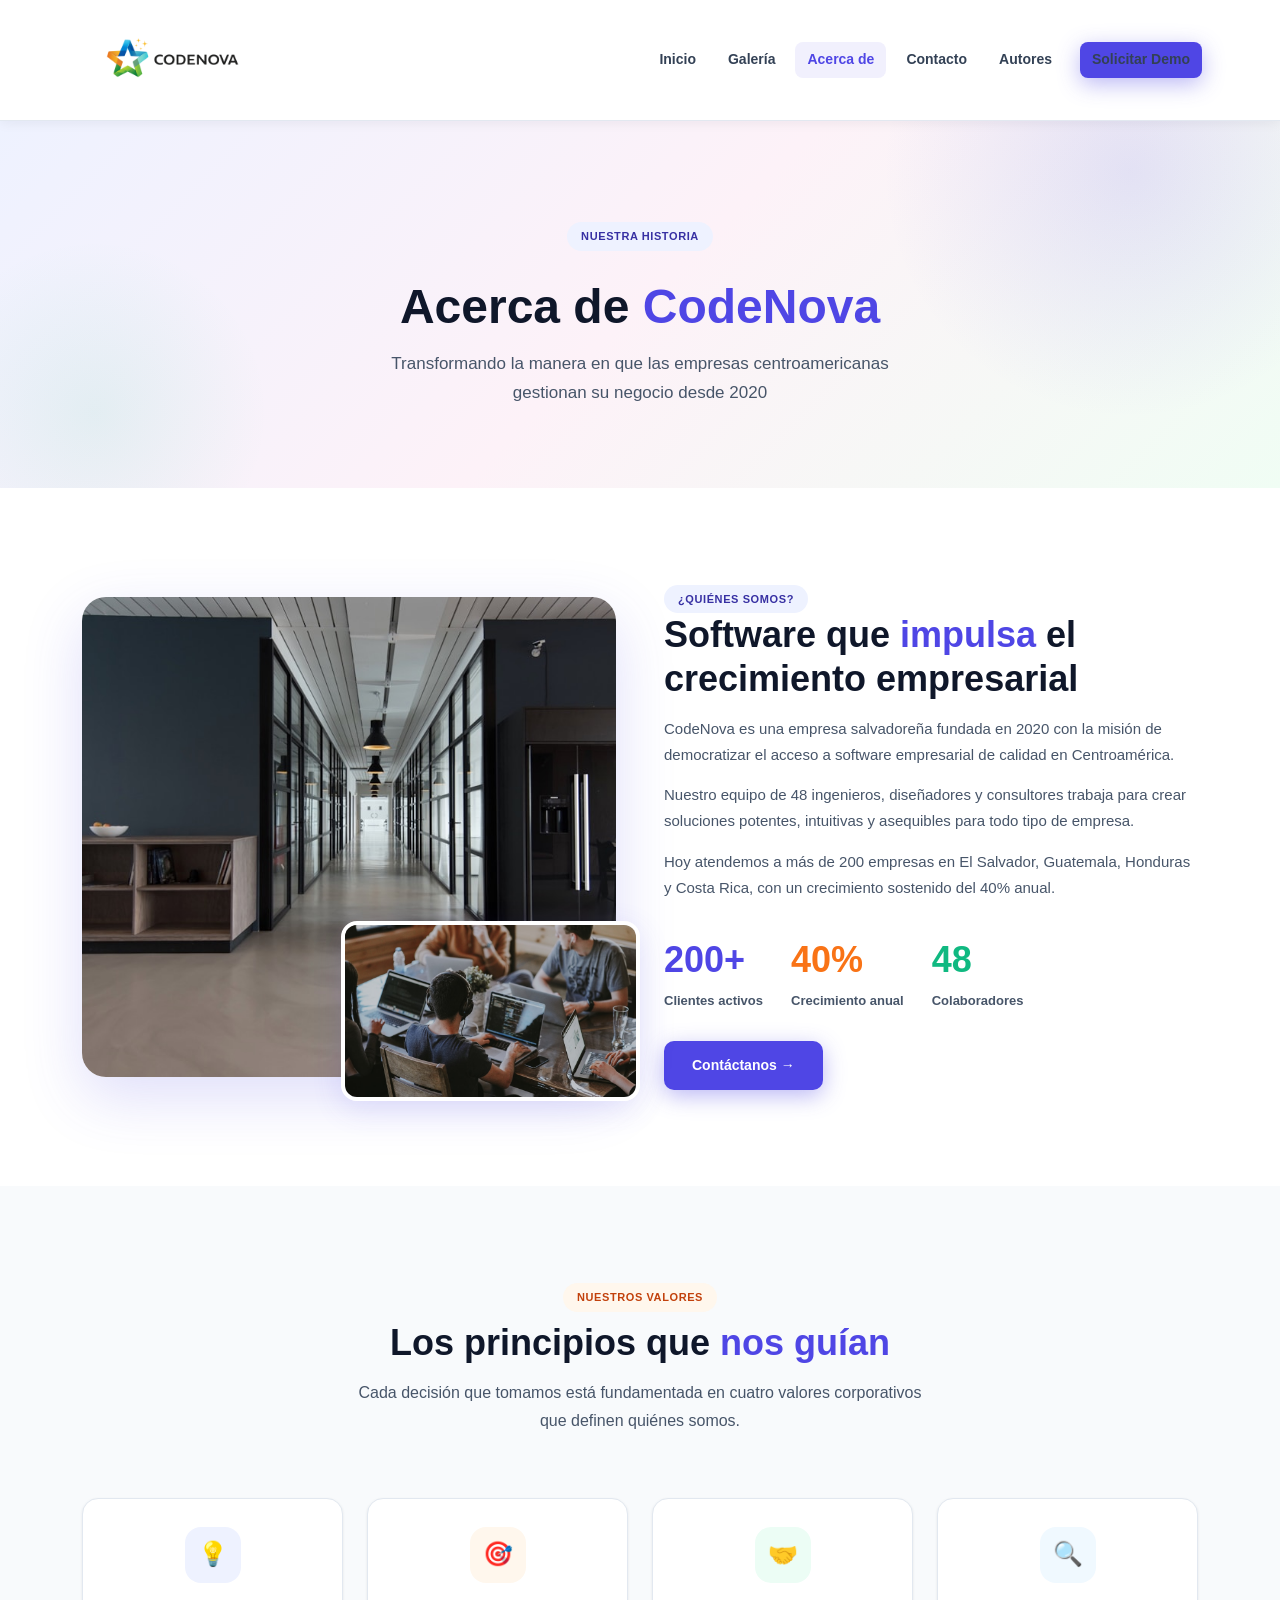
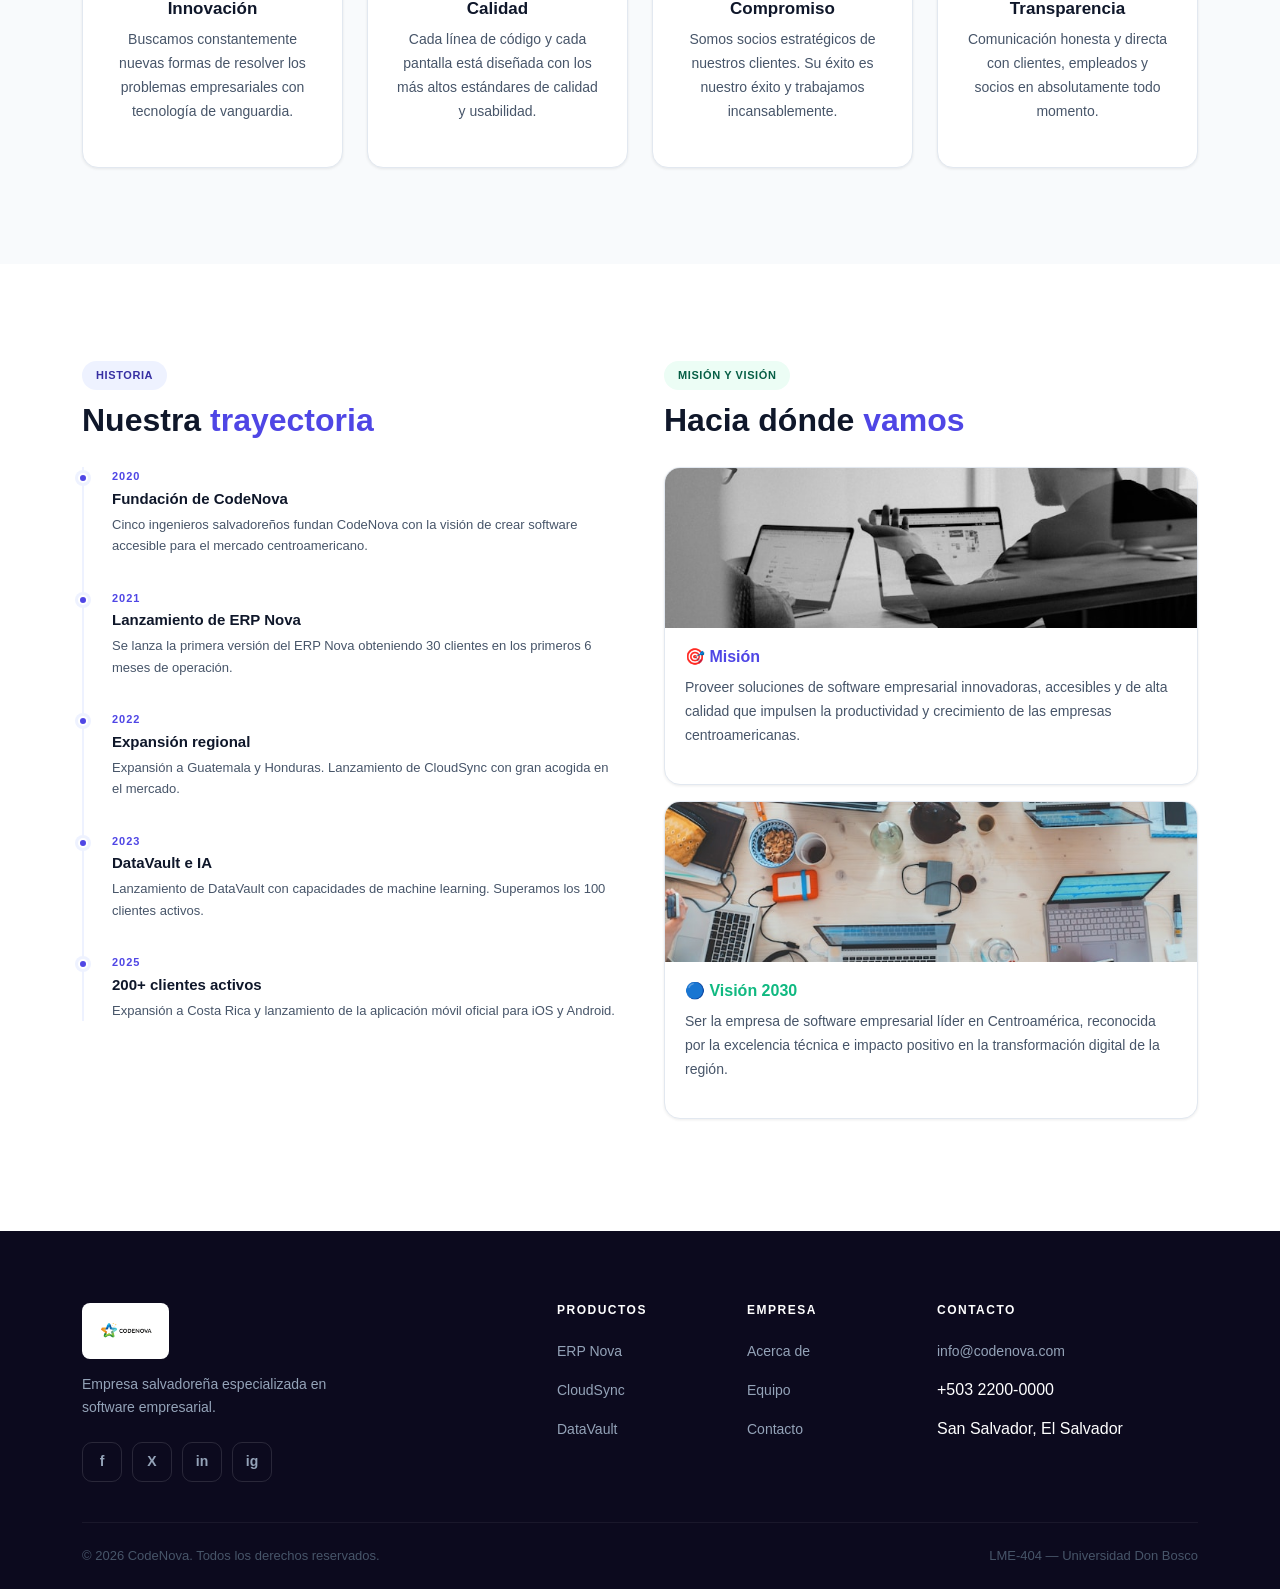
==== commit aa935578: "segundo comit" ====
--- a/acerca.html
+++ b/acerca.html
@@ -4,183 +4,200 @@
   <meta charset="UTF-8"/>
   <meta name="viewport" content="width=device-width, initial-scale=1.0"/>
   <title>Acerca de — CodeNova</title>
+  <link href="https://cdn.jsdelivr.net/npm/bootstrap@5.3.3/dist/css/bootstrap.min.css" rel="stylesheet"/>
   <link rel="stylesheet" href="css/styles.css"/>
 </head>
 <body>
-
-<nav id="navbar" class="barra-nav">
-  <div class="contenedor nav-interior">
-    <a href="index.html" class="nav-logo-es" aria-label="CodeNova"><img src="img/Logo.png" alt="CodeNova"/></a>
-    <ul class="nav-enlaces" id="navLinks">
+<nav class="nav-principal" id="navbar">
+  <div class="nav-cont">
+    <a href="index.html" class="nav-logo-link" aria-label="CodeNova">
+      <img src="img/Logo.png" alt="CodeNova"/>
+    </a>
+    <ul class="nav-menu" id="navMenu">
       <li><a href="index.html">Inicio</a></li>
       <li><a href="galeria.html">Galería</a></li>
       <li><a href="acerca.html" class="activo">Acerca de</a></li>
       <li><a href="contacto.html">Contacto</a></li>
       <li><a href="autores.html">Autores</a></li>
-      <li class="nav-accion"><a href="contacto.html" class="boton boton-primario boton-peq">Solicitar Demo</a></li>
+      <li class="nav-accion">
+        <a href="contacto.html" class="btn-cn btn-cn-primario btn-cn-pequeño">Solicitar Demo</a>
+      </li>
     </ul>
-    <button class="menu-hamburguesa" id="hamburger" aria-label="Menú"><span></span><span></span><span></span></button>
+    <button class="btn-menu" id="btnMenu" aria-label="Menú">
+      <span></span><span></span><span></span>
+    </button>
   </div>
 </nav>
-
 <main>
-
-  <div class="hero-pagina">
-    <div class="fondo-hero-pagina"></div>
-    <div class="burbuja-hero-pagina burbuja-hero-pagina-1"></div>
-    <div class="burbuja-hero-pagina burbuja-hero-pagina-2"></div>
-    <div class="interior-hero-pagina">
-      <div class="contenedor">
-        <div class="etiqueta etiqueta-indigo margen-abajo-16">Nuestra historia</div>
+  <div class="enc-pag">
+    <div class="enc-pag-fondo"></div>
+    <div class="enc-pag-burbuja burbuja-der"></div>
+    <div class="enc-pag-burbuja burbuja-izq"></div>
+    <div class="enc-pag-cont">
+      <div class="container">
+        <div class="etq etq-ind mb-16">Nuestra historia</div>
         <h1>Acerca de <span>CodeNova</span></h1>
         <p>Transformando la manera en que las empresas centroamericanas gestionan su negocio desde 2020</p>
       </div>
     </div>
   </div>
-
-  <!-- INTRODUCCIÓN -->
+  <!-- QUIÉNES SOMOS -->
   <section>
-    <div class="contenedor">
-      <div class="about-intro">
-        <div class="about-img-wrap">
-          <div class="about-img-main">
-            <img src="https://images.unsplash.com/photo-1497366216548-37526070297c?w=700&h=900&fit=crop" alt="Oficina CodeNova"/>
-          </div>
-          <div class="about-img-float">
-            <img src="https://images.unsplash.com/photo-1522071820081-009f0129c71c?w=600&h=450&fit=crop" alt="Equipo trabajando"/>
-          </div>
-        </div>
-        <div class="about-text">
-          <div class="etiqueta etiqueta-indigo">¿Quiénes somos?</div>
-          <h2>Software que <span>impulsa</span> el crecimiento empresarial</h2>
-          <p>CodeNova es una empresa salvadoreña fundada en 2020 con la misión de democratizar el acceso a software empresarial de calidad en Centroamérica. Nacimos de la convicción de que las pequeñas y medianas empresas merecen las mismas herramientas tecnológicas que las grandes corporaciones.</p>
-          <p>Nuestro equipo de 48 ingenieros, diseñadores y consultores de negocio trabajamos juntos para crear soluciones que son potentes, intuitivas y asequibles — desde sistemas ERP hasta plataformas de analítica con inteligencia artificial.</p>
-          <p>Hoy atendemos a más de 200 empresas en El Salvador, Guatemala, Honduras y Costa Rica, con un crecimiento sostenido del 40% anual que nos posiciona como líderes del mercado regional.</p>
-          <div class="about-stats-row">
-            <div><div class="about-stat-num about-stat-num-indigo">200+</div><div class="about-stat-lbl">Clientes activos</div></div>
-            <div><div class="about-stat-num about-stat-num-coral">40%</div><div class="about-stat-lbl">Crecimiento anual</div></div>
-            <div><div class="about-stat-num about-stat-num-mint">48</div><div class="about-stat-lbl">Colaboradores</div></div>
-          </div>
-          <a href="contacto.html" class="boton boton-primario">Contáctanos &rarr;</a>
+    <div class="container">
+      <div class="row g-5 align-items-center">
+        <div class="col-lg-6">
+          <div class="fotos-acerca">
+            <div class="foto-acerca-principal">
+              <img src="img/imagen_prinsipal_acercade.jpeg" alt="Oficina CodeNova"/>
+            </div>
+            <div class="foto-acerca-flotante">
+              <img src="img/index imagen prinsipal.jpeg" alt="Equipo trabajando"/>
+            </div>
+          </div>
+        </div>
+        <div class="col-lg-6">
+          <div class="texto-acerca">
+            <div class="etq etq-ind">¿Quiénes somos?</div>
+            <h2>Software que <span>impulsa</span> el crecimiento empresarial</h2>
+            <p>CodeNova es una empresa salvadoreña fundada en 2020 con la misión de democratizar el acceso a software empresarial de calidad en Centroamérica.</p>
+            <p>Nuestro equipo de 48 ingenieros, diseñadores y consultores trabaja para crear soluciones potentes, intuitivas y asequibles para todo tipo de empresa.</p>
+            <p>Hoy atendemos a más de 200 empresas en El Salvador, Guatemala, Honduras y Costa Rica, con un crecimiento sostenido del 40% anual.</p>
+            <div class="fila-stats">
+              <div>
+                <div class="stat-numero stat-indigo">200+</div>
+                <div class="stat-label">Clientes activos</div>
+              </div>
+              <div>
+                <div class="stat-numero stat-naranja">40%</div>
+                <div class="stat-label">Crecimiento anual</div>
+              </div>
+              <div>
+                <div class="stat-numero stat-verde">48</div>
+                <div class="stat-label">Colaboradores</div>
+              </div>
+            </div>
+            <a href="contacto.html" class="btn-cn btn-cn-primario">Contáctanos &rarr;</a>
+          </div>
         </div>
       </div>
     </div>
   </section>
-
   <!-- VALORES -->
-  <section class="seccion-bg">
-    <div class="contenedor">
-      <div class="encabezado-seccion">
-        <div class="etiqueta etiqueta-coral">Nuestros valores</div>
+  <section class="seccion-clara">
+    <div class="container">
+      <div class="cab-sec">
+        <div class="etq etq-nar">Nuestros valores</div>
         <h2>Los principios que <span>nos guían</span></h2>
-        <p>Cada decisión que tomamos está fundamentada en cuatro valores corporativos que definen quiénes somos y cómo trabajamos.</p>
-      </div>
-      <div class="values-grid">
-        <div class="value-card">
-          <div class="value-card-icon valor-bg-indigo">💡</div>
-          <h3>Innovación</h3>
-          <p>Buscamos constantemente nuevas formas de resolver los problemas empresariales con tecnología de vanguardia.</p>
-        </div>
-        <div class="value-card">
-          <div class="value-card-icon valor-bg-coral">🎯</div>
-          <h3>Calidad</h3>
-          <p>Cada línea de código y cada pantalla está diseñada con los más altos estándares de calidad y usabilidad.</p>
-        </div>
-        <div class="value-card">
-          <div class="value-card-icon valor-bg-mint">🤝</div>
-          <h3>Compromiso</h3>
-          <p>Somos socios estratégicos de nuestros clientes. Su éxito es nuestro éxito y trabajamos incansablemente.</p>
-        </div>
-        <div class="value-card">
-          <div class="value-card-icon valor-bg-sky">🔍</div>
-          <h3>Transparencia</h3>
-          <p>Comunicación honesta y directa con clientes, empleados y socios en absolutamente todo momento.</p>
+        <p>Cada decisión que tomamos está fundamentada en cuatro valores corporativos que definen quiénes somos.</p>
+      </div>
+      <div class="row g-4">
+        <div class="col-lg-3 col-sm-6">
+          <div class="tarjeta-valor-empresa">
+            <div class="valor-icono icono-bg-indigo">💡</div>
+            <h3>Innovación</h3>
+            <p>Buscamos constantemente nuevas formas de resolver los problemas empresariales con tecnología de vanguardia.</p>
+          </div>
+        </div>
+        <div class="col-lg-3 col-sm-6">
+          <div class="tarjeta-valor-empresa">
+            <div class="valor-icono icono-bg-naranja">🎯</div>
+            <h3>Calidad</h3>
+            <p>Cada línea de código y cada pantalla está diseñada con los más altos estándares de calidad y usabilidad.</p>
+          </div>
+        </div>
+        <div class="col-lg-3 col-sm-6">
+          <div class="tarjeta-valor-empresa">
+            <div class="valor-icono icono-bg-verde">🤝</div>
+            <h3>Compromiso</h3>
+            <p>Somos socios estratégicos de nuestros clientes. Su éxito es nuestro éxito y trabajamos incansablemente.</p>
+          </div>
+        </div>
+        <div class="col-lg-3 col-sm-6">
+          <div class="tarjeta-valor-empresa">
+            <div class="valor-icono icono-bg-cielo">🔍</div>
+            <h3>Transparencia</h3>
+            <p>Comunicación honesta y directa con clientes, empleados y socios en absolutamente todo momento.</p>
+          </div>
         </div>
       </div>
     </div>
   </section>
-
   <!-- HISTORIA + MISIÓN -->
   <section>
-    <div class="contenedor">
-      <div class="grid-2col-gap72">
-        <div>
-          <div class="etiqueta etiqueta-indigo">Historia</div>
-          <h2 class="h2-subtitulo">Nuestra <span class="texto-indigo">trayectoria</span></h2>
-          <div class="timeline">
-            <div class="timeline-item">
-              <div class="tl-year">2020</div>
+    <div class="container">
+      <div class="row g-5 align-items-start">
+        <div class="col-lg-6">
+          <div class="etq etq-ind">Historia</div>
+          <h2 class="subtitulo-seccion">Nuestra <span class="texto-indigo">trayectoria</span></h2>
+          <div class="linea-tiempo">
+            <div class="evento-tiempo">
+              <div class="evento-anio">2020</div>
               <h4>Fundación de CodeNova</h4>
               <p>Cinco ingenieros salvadoreños fundan CodeNova con la visión de crear software accesible para el mercado centroamericano.</p>
             </div>
-            <div class="timeline-item">
-              <div class="tl-year">2021</div>
+            <div class="evento-tiempo">
+              <div class="evento-anio">2021</div>
               <h4>Lanzamiento de ERP Nova</h4>
               <p>Se lanza la primera versión del ERP Nova obteniendo 30 clientes en los primeros 6 meses de operación.</p>
             </div>
-            <div class="timeline-item">
-              <div class="tl-year">2022</div>
+            <div class="evento-tiempo">
+              <div class="evento-anio">2022</div>
               <h4>Expansión regional</h4>
               <p>Expansión a Guatemala y Honduras. Lanzamiento de CloudSync con gran acogida en el mercado.</p>
             </div>
-            <div class="timeline-item">
-              <div class="tl-year">2023</div>
+            <div class="evento-tiempo">
+              <div class="evento-anio">2023</div>
               <h4>DataVault e IA</h4>
               <p>Lanzamiento de DataVault con capacidades de machine learning. Superamos los 100 clientes activos.</p>
             </div>
-            <div class="timeline-item">
-              <div class="tl-year">2025</div>
+            <div class="evento-tiempo">
+              <div class="evento-anio">2025</div>
               <h4>200+ clientes activos</h4>
               <p>Expansión a Costa Rica y lanzamiento de la aplicación móvil oficial para iOS y Android.</p>
             </div>
           </div>
         </div>
-        <div>
-          <div class="etiqueta etiqueta-mint">Misión y visión</div>
-          <h2 class="h2-subtitulo">Hacia dónde <span class="texto-indigo">vamos</span></h2>
-          <div class="card-simple">
-            <img src="https://images.unsplash.com/photo-1553877522-43269d4ea984?w=700&h=220&fit=crop" alt="Misión CodeNova" class="card-img-160"/>
-            <div class="card-simple-body">
+        <div class="col-lg-6">
+          <div class="etq etq-ver">Misión y visión</div>
+          <h2 class="subtitulo-seccion">Hacia dónde <span class="texto-indigo">vamos</span></h2>
+          <div class="tarjeta-mision">
+            <img src="img/historia1.jpeg" alt="Misión" class="tarjeta-mision-imagen"/>
+            <div class="tarjeta-mision-cuerpo">
               <h3 class="titulo-indigo">🎯 Misión</h3>
-              <p class="parrafo-14">Proveer soluciones de software empresarial innovadoras, accesibles y de alta calidad que impulsen la productividad y crecimiento de las empresas centroamericanas.</p>
-            </div>
-          </div>
-          <div class="card-simple">
-            <img src="https://images.unsplash.com/photo-1519389950473-47ba0277781c?w=700&h=220&fit=crop" alt="Visión CodeNova" class="card-img-160"/>
-            <div class="card-simple-body">
-              <h3 class="titulo-mint">🔵 Visión 2030</h3>
-              <p class="parrafo-14">Ser la empresa de software empresarial líder en Centroamérica, reconocida por la excelencia técnica e impacto positivo en la transformación digital de la región.</p>
+              <p class="texto-normal">Proveer soluciones de software empresarial innovadoras, accesibles y de alta calidad que impulsen la productividad y crecimiento de las empresas centroamericanas.</p>
+            </div>
+          </div>
+          <div class="tarjeta-mision">
+            <img src="img/historia2.jpeg" alt="Visión" class="tarjeta-mision-imagen"/>
+            <div class="tarjeta-mision-cuerpo">
+              <h3 class="titulo-verde">🔵 Visión 2030</h3>
+              <p class="texto-normal">Ser la empresa de software empresarial líder en Centroamérica, reconocida por la excelencia técnica e impacto positivo en la transformación digital de la región.</p>
             </div>
           </div>
         </div>
       </div>
     </div>
   </section>
-
-  <!-- LLAMADO A LA ACCIÓN -->
-  <section class="seccion-cta">
-    <div class="fondo-cta"><img src="https://images.unsplash.com/photo-1497366811353-6870744d04b2?w=1600&h=600&fit=crop" alt=""/></div>
-    <div class="superposicion-cta"></div>
-    <div class="contenedor interior-cta">
-      <h2>¿Listo para transformar tu empresa?</h2>
-      <p>Únete a las más de 200 empresas que ya confían en CodeNova para gestionar su negocio.</p>
-      <a href="contacto.html" class="boton boton-blanco">Solicitar Demo Gratuita &rarr;</a>
-    </div>
-  </section>
-
 </main>
-
-<footer>
-  <div class="contenedor">
-    <div class="rejilla-pie">
-      <div class="marca-pie">
-        <a href="index.html" class="nav-logo" aria-label="CodeNova"><img src="img/Logo.png" alt="CodeNova"/></a>
-        <p>Empresa salvadoreña especializada en software empresarial.</p>
-        <div class="enlaces-sociales"><a href="#">f</a><a href="#">X</a><a href="#">in</a><a href="#">ig</a></div>
-      </div>
-      <div class="columna-pie"><h4>Productos</h4><ul><li><a href="galeria.html">ERP Nova</a></li><li><a href="galeria.html">CloudSync</a></li><li><a href="galeria.html">DataVault</a></li></ul></div>
-      <div class="columna-pie"><h4>Empresa</h4><ul><li><a href="acerca.html">Acerca de</a></li><li><a href="autores.html">Equipo</a></li><li><a href="contacto.html">Contacto</a></li></ul></div>
-      <div class="columna-pie"><h4>Contacto</h4><ul><li><a href="mailto:info@codenova.com">info@codenova.com</a></li><li>+503 2200-0000</li><li>San Salvador, El Salvador</li></ul></div>
+<footer class="pie-pagina">
+  <div class="container">
+    <div class="row gy-4">
+      <div class="col-lg-5">
+        <div class="pie-descripcion">
+          <a href="index.html" class="pie-logo" aria-label="CodeNova"><img src="img/Logo.png" alt="CodeNova"/></a>
+          <p>Empresa salvadoreña especializada en software empresarial.</p>
+          <div class="redes-sociales"><a href="#">f</a><a href="#">X</a><a href="#">in</a><a href="#">ig</a></div>
+        </div>
+      </div>
+      <div class="col-lg-2 col-md-4">
+        <div class="columna-pie"><h4>Productos</h4><ul><li><a href="galeria.html">ERP Nova</a></li><li><a href="galeria.html">CloudSync</a></li><li><a href="galeria.html">DataVault</a></li></ul></div>
+      </div>
+      <div class="col-lg-2 col-md-4">
+        <div class="columna-pie"><h4>Empresa</h4><ul><li><a href="acerca.html">Acerca de</a></li><li><a href="autores.html">Equipo</a></li><li><a href="contacto.html">Contacto</a></li></ul></div>
+      </div>
+      <div class="col-lg-3 col-md-4">
+        <div class="columna-pie"><h4>Contacto</h4><ul><li><a href="mailto:info@codenova.com">info@codenova.com</a></li><li>+503 2200-0000</li><li>San Salvador, El Salvador</li></ul></div>
+      </div>
     </div>
     <div class="pie-inferior"><span>&copy; 2026 CodeNova. Todos los derechos reservados.</span><span>LME-404 &mdash; Universidad Don Bosco</span></div>
   </div>
--- a/css/styles.css
+++ b/css/styles.css
@@ -1,52 +1,30 @@
-/* =============================================
-   CodeNova
-   Paleta vibrante azul-índigo + coral + verde menta
-   LME-404 Ciclo 01-2026
-   ============================================= */
+/* CodeNova - Estilos principales*/
 @import url("https://fonts.googleapis.com/css2?family=Plus+Jakarta+Sans:wght@400;500;600;700;800&family=Syne:wght@700;800&display=swap");
-
+/* Variables de color a usar en el proyecto */
 :root {
-  /* Paleta principal */
-  --indigo: #4f46e5;
-  --indigo-dk: #3730a3;
-  --indigo-lt: #eef2ff;
-  --coral: #f97316;
-  --coral-lt: #fff7ed;
-  --mint: #10b981;
-  --mint-lt: #ecfdf5;
-  --pink: #ec4899;
-  --pink-lt: #fdf2f8;
-  --sky: #0ea5e9;
-  --sky-lt: #f0f9ff;
-  --amber: #f59e0b;
-  --amber-lt: #fffbeb;
-
-  /* Neutrales */
-  --white: #ffffff;
-  --bg: #f8fafc;
-  --bg2: #f1f5f9;
-  --text: #0f172a;
-  --text-mid: #475569;
-  --text-lo: #94a3b8;
-  --border: #e2e8f0;
-
-  /* Sombras */
-  --sh-xs: 0 1px 3px rgba(0, 0, 0, 0.08);
-  --sh-sm: 0 4px 16px rgba(79, 70, 229, 0.1);
-  --sh-md: 0 8px 30px rgba(79, 70, 229, 0.14);
-  --sh-lg: 0 20px 60px rgba(79, 70, 229, 0.18);
-
-  --r: 10px;
-  --r-lg: 18px;
-  --r-xl: 28px;
-
-  --font: "Times New Roman", Times, serif;
-  --font-head: "Times New Roman", Times, serif;
-}
-
-*,
-*::before,
-*::after {
+  --color-indigo:      #4f46e5;
+  --color-indigo-osc:  #3730a3;
+  --color-indigo-cla:  #eef2ff;
+  --color-naranja:     #f97316;
+  --color-naranja-cla: #fff7ed;
+  --color-verde:       #10b981;
+  --color-verde-cla:   #ecfdf5;
+  --color-rosa:        #ec4899;
+  --color-rosa-cla:    #fdf2f8;
+  --color-cielo:       #0ea5e9;
+  --color-cielo-cla:   #f0f9ff;
+  --color-texto:       #0f172a;
+  --color-texto-med:   #475569;
+  --color-texto-sua:   #94a3b8;
+  --color-borde:       #e2e8f0;
+  --color-fondo:       #f8fafc;
+  --sombra-peq:        0 1px 3px rgba(0, 0, 0, 0.08);
+  --sombra-med:        0 4px 16px rgba(79, 70, 229, 0.10);
+  --sombra-nor:        0 8px 30px rgba(79, 70, 229, 0.14);
+  --sombra-gra:        0 20px 60px rgba(79, 70, 229, 0.18);
+}
+/* Estilos base */
+* {
   box-sizing: border-box;
   margin: 0;
   padding: 0;
@@ -55,52 +33,38 @@
   scroll-behavior: smooth;
 }
 body {
-  background: var(--white);
-  color: var(--text);
-  font-family: var(--font);
+  font-family: 'Plus Jakarta Sans', sans-serif;
   font-size: 16px;
+  color: var(--color-texto);
+  overflow-x: hidden;
+  background-color: #ffffff;
   line-height: 1.7;
-  overflow-x: hidden;
+}
+h1, h2, h3 {
+  font-family: 'Syne', sans-serif;
+  line-height: 1.15;
 }
 a {
   text-decoration: none;
-  transition: all 0.2s;
+  transition: color 0.2s, background-color 0.2s;
 }
 img {
   max-width: 100%;
   display: block;
   object-fit: cover;
 }
+section {
+  padding: 96px 0;
+}
 ::-webkit-scrollbar {
   width: 5px;
 }
-::-webkit-scrollbar-track {
-  background: var(--bg);
-}
 ::-webkit-scrollbar-thumb {
-  background: #c7d2fe;
+  background-color: #c7d2fe;
   border-radius: 3px;
 }
-
-/* ── Layout ── */
-.container,
-.contenedor {
-  max-width: 1180px;
-  margin: 0 auto;
-  padding: 0 28px;
-}
-section {
-  padding: 96px 0;
-}
-h1,
-h2,
-h3 {
-  font-family: var(--font-head);
-  line-height: 1.15;
-}
-
-/* ── Animations ── */
-@keyframes fadeUp {
+/* Animaciones */
+@keyframes subirFadeIn {
   from {
     opacity: 0;
     transform: translateY(24px);
@@ -110,370 +74,235 @@
     transform: translateY(0);
   }
 }
-@keyframes fadeIn {
-  from {
-    opacity: 0;
-  }
-  to {
-    opacity: 1;
-  }
-}
-@keyframes float {
-  0%,
-  100% {
-    transform: translateY(0);
-  }
-  50% {
-    transform: translateY(-10px);
-  }
-}
-@keyframes pulse {
-  0%,
-  100% {
-    opacity: 1;
-    transform: scale(1);
-  }
-  50% {
-    opacity: 0.5;
-    transform: scale(0.85);
-  }
-}
-@keyframes shimmer {
-  from {
-    background-position: -200% 0;
-  }
-  to {
-    background-position: 200% 0;
-  }
-}
-
-.fade-up,
-.anim-subir {
-  animation: fadeUp 0.7s ease both;
-}
-.fade-up-2,
-.anim-subir-2 {
-  animation: fadeUp 0.7s 0.15s ease both;
-}
-.fade-up-3,
-.anim-subir-3 {
-  animation: fadeUp 0.7s 0.3s ease both;
-}
-
-/* ── Badges ── */
-.badge,
-.etiqueta {
-  display: inline-flex;
-  align-items: center;
-  gap: 6px;
+@keyframes flotarArriba {
+  0%   { transform: translateY(0); }
+  50%  { transform: translateY(-10px); }
+  100% { transform: translateY(0); }
+}
+@keyframes pulsarPunto {
+  0%   { opacity: 1; transform: scale(1); }
+  50%  { opacity: 0.5; transform: scale(0.85); }
+  100% { opacity: 1; transform: scale(1); }
+}
+.animar-entrada {
+  animation: subirFadeIn 0.7s ease both;
+}
+.animar-entrada-2 {
+  animation: subirFadeIn 0.7s 0.15s ease both;
+}
+.animar-entrada-3 {
+  animation: subirFadeIn 0.7s 0.30s ease both;
+}
+/* Etiquetas pequeñas*/
+.etq { 
+  display: inline-block;
   padding: 5px 14px;
   border-radius: 20px;
-  font-size: 11.5px;
+  font-size: 11px;
   font-weight: 700;
   letter-spacing: 0.6px;
   text-transform: uppercase;
 }
-.badge-indigo,
-.etiqueta-indigo {
-  background: var(--indigo-lt);
-  color: var(--indigo-dk);
-}
-.badge-coral,
-.etiqueta-coral {
-  background: var(--coral-lt);
+.etq-ind {
+  background-color: var(--color-indigo-cla);
+  color: var(--color-indigo-osc);
+}
+.etq-nar {
+  background-color: var(--color-naranja-cla);
   color: #c2410c;
 }
-.badge-mint,
-.etiqueta-mint {
-  background: var(--mint-lt);
+.etq-ver {
+  background-color: var(--color-verde-cla);
   color: #065f46;
 }
-.badge-pink,
-.etiqueta-rosa {
-  background: var(--pink-lt);
+.etq-ros {
+  background-color: var(--color-rosa-cla);
   color: #9d174d;
 }
-.badge::before,
-.etiqueta::before {
-  content: "";
-  width: 6px;
-  height: 6px;
-  border-radius: 50%;
-  background: currentColor;
-}
-
-/* ── Buttons ── */
-.btn,
-.boton {
-  display: inline-flex;
-  align-items: center;
-  gap: 9px;
+.etq-xs {
+  font-size: 10px;
+  padding: 3px 10px;
+}
+/*Botones*/
+.btn-cn {
+  display: inline-block;
   padding: 13px 28px;
-  border-radius: var(--r);
-  font-family: var(--font);
-  font-size: 14.5px;
+  border-radius: 10px;
+  font-family: inherit;
+  font-size: 14px;
   font-weight: 700;
   cursor: pointer;
   border: none;
-  transition: all 0.25s;
+  transition: background-color 0.25s, transform 0.25s, box-shadow 0.25s;
   white-space: nowrap;
 }
-.btn-primary,
-.boton-primario {
-  background: var(--indigo);
-  color: #fff;
+.btn-cn-primario {
+  background-color: var(--color-indigo);
+  color: #ffffff;
   box-shadow: 0 6px 22px rgba(79, 70, 229, 0.38);
 }
-.btn-primary:hover,
-.boton-primario:hover {
-  background: var(--indigo-dk);
+.btn-cn-primario:hover {
+  background-color: var(--color-indigo-osc);
+  color: #ffffff;
   transform: translateY(-2px);
   box-shadow: 0 12px 32px rgba(79, 70, 229, 0.45);
 }
-.btn-outline,
-.boton-borde {
-  background: transparent;
-  border: 2px solid var(--indigo);
-  color: var(--indigo);
-}
-.btn-outline:hover,
-.boton-borde:hover {
-  background: var(--indigo);
-  color: #fff;
-}
-.btn-white,
-.boton-blanco {
-  background: #fff;
-  color: var(--indigo);
+.btn-cn-borde {
+  background-color: transparent;
+  border: 2px solid var(--color-indigo);
+  color: var(--color-indigo);
+}
+.btn-cn-borde:hover {
+  background-color: var(--color-indigo);
+  color: #ffffff;
+}
+.btn-cn-blanco {
+  background-color: #ffffff;
+  color: var(--color-indigo);
   box-shadow: 0 4px 18px rgba(0, 0, 0, 0.12);
 }
-.btn-white:hover,
-.boton-blanco:hover {
+.btn-cn-blanco:hover {
+  color: var(--color-indigo);
   transform: translateY(-2px);
   box-shadow: 0 10px 28px rgba(0, 0, 0, 0.18);
 }
-.btn-sm,
-.boton-peq {
+.btn-cn-pequeño {
   padding: 9px 20px;
   font-size: 13px;
   border-radius: 8px;
 }
-
-/* ── Section heading ── */
-.section-heading,
-.encabezado-seccion {
+.btn-cn-completo {
+  width: 100%;
+  text-align: center;
+  font-size: 15px;
+  padding: 14px;
+}
+/* Cabecera de sección */
+.cab-sec {
   text-align: center;
   margin-bottom: 64px;
 }
-.section-heading h2,
-.encabezado-seccion h2 {
-  font-size: clamp(28px, 4vw, 44px);
+.cab-sec h2 {
+  font-size: 36px;
   font-weight: 800;
-  color: var(--text);
   margin: 10px 0 16px;
 }
-.section-heading h2 span,
-.encabezado-seccion h2 span {
-  color: var(--indigo);
-}
-.section-heading p,
-.encabezado-seccion p {
-  color: var(--text-mid);
+.cab-sec h2 span {
+  color: var(--color-indigo);
+}
+.cab-sec p {
+  color: var(--color-texto-med);
   max-width: 580px;
   margin: 0 auto;
-  font-size: 16.5px;
-}
-
-/* ═══════════════════════════════════════
-   NAVBAR
-═══════════════════════════════════════ */
-.barra-nav,
-#navbar {
+  font-size: 16px;
+}
+/* Barra de navegación */
+.nav-principal {
   position: sticky;
   top: 0;
   z-index: 1000;
-  background: rgba(255, 255, 255, 0.88);
-  backdrop-filter: blur(16px);
-  border-bottom: 1px solid var(--border);
-  box-shadow: 0 10px 30px rgba(15, 23, 42, 0.06);
-}
-.nav-inner,
-.nav-interior {
+  background-color: rgba(255, 255, 255, 0.95);
+  border-bottom: 1px solid var(--color-borde);
+  box-shadow: 0 2px 12px rgba(15, 23, 42, 0.06);
+}
+.nav-cont {
   display: flex;
   align-items: center;
   justify-content: space-between;
   height: 120px;
+  max-width: 1180px;
+  margin: 0 auto;
+  padding: 0 28px;
 }
 .nav-logo,
-.nav-logo-es {
-  display: inline-flex;
-  align-items: center;
-  gap: 10px;
-  font-family: var(--font-head);
-  font-size: 23px;
-  font-weight: 800;
-  color: var(--text);
-  letter-spacing: -0.5px;
+.nav-logo-link {
+  display: inline-block;
 }
 .nav-logo img,
-.nav-logo-es img {
+.nav-logo-link img {
   height: 104px;
   width: auto;
   max-height: 112px;
   object-fit: contain;
   display: block;
 }
-
-footer .nav-logo img {
-  height: 56px;
-  width: auto;
-  max-height: 64px;
-  object-fit: contain;
+.nav-menu {
+  display: flex;
+  list-style: none;
+  gap: 8px;
+  align-items: center;
+  margin: 0;
+  padding: 0;
+}
+.nav-menu a {
+  font-size: 14px;
+  font-weight: 700;
+  color: #334155;
+  padding: 6px 12px;
+  border-radius: 8px;
   display: block;
-  background: white;
-  padding: 8px;
-  border-radius: 8px;
-  box-shadow: 0 2px 8px rgba(0,0,0,0.1);
-}
-.nav-logo span,
-.nav-logo-es span {
-  color: var(--indigo);
-}
-.nav-links,
-.nav-enlaces {
-  display: flex;
-  list-style: none;
-  gap: 34px;
-  align-items: center;
-}
-.nav-links a,
-.nav-enlaces a {
-  font-size: 14.5px;
-  font-weight: 750;
-  color: #334155;
-  position: relative;
-  padding-bottom: 3px;
-  padding-left: 10px;
-  padding-right: 10px;
-  border-radius: 10px;
-}
-.nav-links a::after,
-.nav-enlaces a::after {
-  content: "";
-  position: absolute;
-  left: 0;
-  bottom: 0;
-  width: 0;
-  height: 2px;
-  background: var(--indigo);
-  border-radius: 1px;
-  transition: width 0.3s;
-}
-.nav-links a:hover,
-.nav-links a.active,
-.nav-links a.activo,
-.nav-enlaces a:hover,
-.nav-enlaces a.active,
-.nav-enlaces a.activo {
-  color: var(--indigo);
-  background: rgba(79, 70, 229, 0.08);
-}
-.nav-links a:hover::after,
-.nav-links a.active::after,
-.nav-links a.activo::after,
-.nav-enlaces a:hover::after,
-.nav-enlaces a.active::after,
-.nav-enlaces a.activo::after {
-  width: 100%;
-}
-.nav-cta,
+  position: relative;
+}
+.nav-menu a:hover,
+.nav-menu a.activo {
+  color: var(--color-indigo);
+  background-color: rgba(79, 70, 229, 0.08);
+}
 .nav-accion {
   margin-left: 8px;
 }
-
-.nav-accion .btn-primary,
-.nav-accion .boton-primario {
-  font-weight: 800;
-  letter-spacing: 0.2px;
-  box-shadow: 0 12px 30px rgba(79, 70, 229, 0.3);
-}
-
-.nav-accion .btn-primary:hover,
-.nav-accion .boton-primario:hover {
-  box-shadow: 0 16px 36px rgba(79, 70, 229, 0.38);
-}
-.hamburger,
-.menu-hamburguesa {
+/* Menú hamburguesa */
+.btn-menu {
   display: none;
   flex-direction: column;
   gap: 5px;
   cursor: pointer;
   background: none;
   border: none;
-}
-.hamburger span,
-.menu-hamburguesa span {
+  padding: 4px;
+}
+.btn-menu span {
   display: block;
   width: 23px;
   height: 2px;
-  background: var(--text);
+  background-color: var(--color-texto);
   border-radius: 2px;
-  transition: all 0.3s;
-}
-.hamburger.open span:nth-child(1),
-.hamburger.abierto span:nth-child(1),
-.menu-hamburguesa.open span:nth-child(1),
-.menu-hamburguesa.abierto span:nth-child(1) {
+  transition: transform 0.3s, opacity 0.3s;
+}
+.btn-menu.abierto span:nth-child(1) {
   transform: translateY(7px) rotate(45deg);
 }
-.hamburger.open span:nth-child(2),
-.hamburger.abierto span:nth-child(2),
-.menu-hamburguesa.open span:nth-child(2),
-.menu-hamburguesa.abierto span:nth-child(2) {
+.btn-menu.abierto span:nth-child(2) {
   opacity: 0;
 }
-.hamburger.open span:nth-child(3),
-.hamburger.abierto span:nth-child(3),
-.menu-hamburguesa.open span:nth-child(3),
-.menu-hamburguesa.abierto span:nth-child(3) {
+.btn-menu.abierto span:nth-child(3) {
   transform: translateY(-7px) rotate(-45deg);
 }
-
-/* ═══════════════════════════════════════
-   FOOTER
-═══════════════════════════════════════ */
-footer {
-  background: #0c0a1e;
-  color: #fff;
+/* Pie de página */
+.pie-pagina {
+  background-color: #0c0a1e;
+  color: #ffffff;
   padding: 72px 0 0;
 }
-.footer-grid,
-.rejilla-pie {
-  display: grid;
-  grid-template-columns: 1.8fr 1fr 1fr 1fr;
-  gap: 44px;
-  padding-bottom: 52px;
-  border-bottom: 1px solid rgba(255, 255, 255, 0.08);
-}
-.footer-brand .nav-logo,
-.marca-pie .nav-logo {
-  color: #fff;
-}
-.footer-brand p,
-.marca-pie p {
+.pie-descripcion p {
   color: #94a3b8;
   font-size: 14px;
   margin: 14px 0 22px;
   max-width: 250px;
   line-height: 1.7;
 }
-.social-links,
-.enlaces-sociales {
+.pie-logo img {
+  height: 56px;
+  width: auto;
+  background-color: #ffffff;
+  padding: 8px;
+  border-radius: 8px;
+}
+.redes-sociales {
   display: flex;
   gap: 10px;
 }
-.social-links a,
-.enlaces-sociales a {
+.redes-sociales a {
   width: 40px;
   height: 40px;
   border-radius: 10px;
@@ -484,43 +313,35 @@
   color: #94a3b8;
   font-size: 14px;
   font-weight: 700;
-  transition: all 0.2s;
-}
-.social-links a:hover,
-.enlaces-sociales a:hover {
-  background: var(--indigo);
-  border-color: var(--indigo);
-  color: #fff;
-}
-.footer-col h4,
+  transition: background-color 0.2s, color 0.2s;
+}
+.redes-sociales a:hover {
+  background-color: var(--color-indigo);
+  border-color: var(--color-indigo);
+  color: #ffffff;
+}
 .columna-pie h4 {
-  font-family: var(--font-head);
   font-size: 12px;
   font-weight: 700;
   letter-spacing: 1.5px;
   text-transform: uppercase;
-  color: #fff;
+  color: #ffffff;
   margin-bottom: 20px;
 }
-.footer-col ul,
 .columna-pie ul {
   list-style: none;
-}
-.footer-col li,
+  padding: 0;
+}
 .columna-pie li {
   margin-bottom: 12px;
 }
-.footer-col a,
 .columna-pie a {
   color: #94a3b8;
   font-size: 14px;
-  transition: color 0.2s;
-}
-.footer-col a:hover,
+}
 .columna-pie a:hover {
-  color: var(--indigo);
-}
-.footer-bottom,
+  color: var(--color-indigo);
+}
 .pie-inferior {
   padding: 22px 0;
   display: flex;
@@ -528,141 +349,103 @@
   align-items: center;
   font-size: 13px;
   color: #475569;
-}
-
-/* ═══════════════════════════════════════
-   PAGE HERO (inner pages)
-═══════════════════════════════════════ */
-.page-hero,
-.hero-pagina {
+  border-top: 1px solid rgba(255, 255, 255, 0.06);
+  margin-top: 40px;
+}
+/* Hero de páginas internas */
+.enc-pag {
   position: relative;
   padding: 100px 0 80px;
   text-align: center;
   overflow: hidden;
 }
-.page-hero-bg,
-.fondo-hero-pagina {
+.enc-pag-fondo {
   position: absolute;
-  inset: 0;
+  top: 0;
+  left: 0;
+  right: 0;
+  bottom: 0;
   background: linear-gradient(135deg, #eef2ff 0%, #fdf2f8 50%, #f0fdf4 100%);
 }
-.page-hero-blob,
-.burbuja-hero-pagina {
+.enc-pag-burbuja {
   position: absolute;
   border-radius: 50%;
   pointer-events: none;
 }
-.page-hero-blob-1,
-.burbuja-hero-pagina-1 {
+.burbuja-der {
   width: 500px;
   height: 500px;
-  background: radial-gradient(
-    circle,
-    rgba(79, 70, 229, 0.12) 0%,
-    transparent 70%
-  );
+  background: radial-gradient(circle, rgba(79, 70, 229, 0.12) 0%, transparent 70%);
   top: -200px;
   right: -100px;
 }
-.page-hero-blob-2,
-.burbuja-hero-pagina-2 {
+.burbuja-izq {
   width: 350px;
   height: 350px;
-  background: radial-gradient(
-    circle,
-    rgba(16, 185, 129, 0.08) 0%,
-    transparent 70%
-  );
+  background: radial-gradient(circle, rgba(16, 185, 129, 0.08) 0%, transparent 70%);
   bottom: -100px;
   left: -80px;
 }
-.page-hero-inner,
-.interior-hero-pagina {
+.enc-pag-cont {
   position: relative;
   z-index: 1;
 }
-.page-hero h1 {
-  font-size: clamp(32px, 5.5vw, 56px);
+.enc-pag h1 {
+  font-size: 48px;
   font-weight: 800;
   margin: 12px 0 16px;
-  color: var(--text);
-}
-.page-hero h1 span {
-  color: var(--indigo);
-}
-.page-hero p {
-  color: var(--text-mid);
-  font-size: 17.5px;
+  color: var(--color-texto);
+}
+.enc-pag h1 span {
+  color: var(--color-indigo);
+}
+.enc-pag p {
+  color: var(--color-texto-med);
+  font-size: 17px;
   max-width: 560px;
   margin: 0 auto;
 }
-
-/* ═══════════════════════════════════════
-   HOME — HERO
-═══════════════════════════════════════ */
-.hero,
+/* Hero de inicio */
 .hero-inicio {
   position: relative;
   padding: 100px 0 90px;
   overflow: hidden;
 }
-.hero-bg,
-.fondo-hero {
+.hero-fondo {
   position: absolute;
-  inset: 0;
-  background: linear-gradient(
-    135deg,
-    #f5f3ff 0%,
-    #fdf2f8 40%,
-    #ecfdf5 80%,
-    #f0f9ff 100%
-  );
-}
-.hero-blob,
-.burbuja-hero {
+  top: 0;
+  left: 0;
+  right: 0;
+  bottom: 0;
+  background: linear-gradient(135deg, #f5f3ff 0%, #fdf2f8 40%, #ecfdf5 80%, #f0f9ff 100%);
+}
+.hero-burbuja {
   position: absolute;
   border-radius: 50%;
   pointer-events: none;
 }
-.hero-blob-1,
-.burbuja-hero-1 {
+.hero-burbuja-1 {
   width: 600px;
   height: 600px;
-  background: radial-gradient(
-    circle,
-    rgba(79, 70, 229, 0.1) 0%,
-    transparent 70%
-  );
+  background: radial-gradient(circle, rgba(79, 70, 229, 0.10) 0%, transparent 70%);
   top: -200px;
   right: -150px;
 }
-.hero-blob-2,
-.burbuja-hero-2 {
+.hero-burbuja-2 {
   width: 400px;
   height: 400px;
-  background: radial-gradient(
-    circle,
-    rgba(249, 115, 22, 0.07) 0%,
-    transparent 70%
-  );
+  background: radial-gradient(circle, rgba(249, 115, 22, 0.07) 0%, transparent 70%);
   bottom: -100px;
   left: 10%;
 }
-.hero-blob-3,
-.burbuja-hero-3 {
+.hero-burbuja-3 {
   width: 300px;
   height: 300px;
-  background: radial-gradient(
-    circle,
-    rgba(16, 185, 129, 0.07) 0%,
-    transparent 70%
-  );
+  background: radial-gradient(circle, rgba(16, 185, 129, 0.07) 0%, transparent 70%);
   top: 20%;
   left: -80px;
 }
-
-.hero-inner,
-.interior-hero {
+.hero-grid {
   display: grid;
   grid-template-columns: 1fr 1fr;
   gap: 64px;
@@ -670,115 +453,89 @@
   position: relative;
   z-index: 1;
 }
-.hero-content,
-.contenido-hero {
-  position: relative;
-}
-.hero-eyebrow,
-.ceja-hero {
+.hero-texto {
+  position: relative;
+}
+.hero-label {
   display: inline-flex;
   align-items: center;
   gap: 9px;
-  background: rgba(255, 255, 255, 0.92);
+  background-color: rgba(255, 255, 255, 0.92);
   border: 1px solid rgba(226, 232, 240, 0.85);
   border-radius: 22px;
   padding: 7px 16px;
   font-size: 13px;
   font-weight: 700;
-  color: var(--indigo);
+  color: var(--color-indigo);
   margin-bottom: 22px;
-  box-shadow: 0 10px 24px rgba(15, 23, 42, 0.08);
-}
-.hero-dot,
-.punto-hero {
+  box-shadow: 0 4px 12px rgba(15, 23, 42, 0.08);
+}
+.punto-verde {
   width: 8px;
   height: 8px;
   border-radius: 50%;
-  background: var(--mint);
-  animation: pulse 2s infinite;
-}
-.hero h1 {
-  font-size: clamp(34px, 4.8vw, 58px);
+  background-color: var(--color-verde);
+  animation: pulsarPunto 2s infinite;
+  flex-shrink: 0;
+}
+.hero-inicio h1 {
+  font-size: 52px;
   font-weight: 800;
   line-height: 1.12;
-  background: linear-gradient(90deg, var(--indigo) 0%, var(--coral) 52%, var(--mint) 100%);
-  -webkit-background-clip: text;
-  background-clip: text;
-  color: transparent;
-  -webkit-text-fill-color: transparent;
+  color: var(--color-indigo);
   margin-bottom: 22px;
 }
-.hero h1 .hl-indigo,
-.hero h1 .resaltado-indigo {
-  color: var(--indigo);
-}
-.hero h1 .hl-coral,
-.hero h1 .resaltado-coral {
-  color: var(--coral);
-}
-.hero-sub,
-.sub-hero {
+.hero-inicio h1 .texto-naranja {
+  color: var(--color-naranja);
+}
+.hero-parrafo {
   color: #334155;
   font-size: 17px;
   line-height: 1.75;
   margin-bottom: 38px;
   max-width: 500px;
 }
-.hero-btns,
-.botones-hero {
+.hero-botones {
   display: flex;
   gap: 14px;
   flex-wrap: wrap;
   align-items: center;
 }
-.hero-btns a:last-child {
-  border-color: #cbd5e1;
-}
-
-.visual-hero {
-  position: relative;
-}
-.hero-img-main,
-.imagen-principal-hero {
-  border-radius: var(--r-xl);
-  overflow: hidden;
-  box-shadow: var(--sh-lg);
-  aspect-ratio: 4/3;
-}
-.hero-img-main img {
+.hero-img {
+  position: relative;
+}
+.hero-img-prin {
+  border-radius: 24px;
+  overflow: hidden;
+  box-shadow: var(--sombra-gra);
+  height: 400px;
+}
+.hero-img-prin img {
   width: 100%;
   height: 100%;
   object-fit: cover;
 }
-.hero-float-card,
-.tarjeta-flotante-hero {
+.tarj-float {
   position: absolute;
-  background: #fff;
-  border-radius: var(--r-lg);
+  background-color: #ffffff;
+  border-radius: 16px;
   padding: 14px 18px;
-  box-shadow: 0 12px 40px rgba(0, 0, 0, 0.14);
+  box-shadow: 0 8px 32px rgba(0, 0, 0, 0.14);
   display: flex;
   align-items: center;
   gap: 12px;
 }
-.hero-float-card.card-1,
-.tarjeta-flotante-hero.card-1,
-.hero-float-card.tarjeta-1,
-.tarjeta-flotante-hero.tarjeta-1 {
+.tarj-float-inf {
   bottom: -20px;
   left: -30px;
-  animation: float 4s ease-in-out infinite;
-}
-.hero-float-card.card-2,
-.tarjeta-flotante-hero.card-2,
-.hero-float-card.tarjeta-2,
-.tarjeta-flotante-hero.tarjeta-2 {
+  animation: flotarArriba 4s ease-in-out infinite;
+}
+.tarj-float-sup {
   top: -16px;
   right: -20px;
-  animation: float 4.5s ease-in-out infinite 0.5s;
-}
-.hfc-icon,
-.icono-tfh {
+  animation: flotarArriba 4.5s ease-in-out infinite 0.5s;
+}
+.icono-tarjeta {
   width: 42px;
   height: 42px;
   border-radius: 12px;
@@ -788,44 +545,36 @@
   font-size: 20px;
   flex-shrink: 0;
 }
-.hfc-label,
-.etiqueta-tfh {
+.icono-verde  { background-color: #ecfdf5; }
+.icono-indigo { background-color: #eef2ff; }
+
+.tarjeta-etiq {
   font-size: 11px;
   font-weight: 700;
-  color: var(--text-mid);
-}
-.hfc-val,
-.valor-tfh {
+  color: var(--color-texto-med);
+}
+.tarjeta-valor {
   font-size: 16px;
   font-weight: 800;
-  color: var(--text);
-}
-
-
-/* ── Services ── */
-.services-section,
-.seccion-servicios {
-  background: var(--bg);
-}
-.services-grid,
-.rejilla-servicios {
-  display: grid;
-  grid-template-columns: repeat(3, 1fr);
-  gap: 24px;
-}
-.service-card,
+  color: var(--color-texto);
+}
+/* Sección Servicios */
+.seccion-gris {
+  background-color: var(--color-fondo);
+}
 .tarjeta-servicio {
-  background: #fff;
-  border-radius: var(--r-lg);
+  background-color: #ffffff;
+  border-radius: 16px;
   padding: 32px;
-  border: 1px solid var(--border);
-  box-shadow: var(--sh-xs);
-  transition: all 0.3s;
-  position: relative;
-  overflow: hidden;
-}
-.service-card::before {
-  content: "";
+  border: 1px solid var(--color-borde);
+  box-shadow: var(--sombra-peq);
+  transition: transform 0.3s, box-shadow 0.3s, border-color 0.3s;
+  position: relative;
+  overflow: hidden;
+  height: 100%;
+}
+.tarjeta-servicio::before {
+  content: '';
   position: absolute;
   top: 0;
   left: 0;
@@ -834,451 +583,132 @@
   opacity: 0;
   transition: opacity 0.3s;
 }
-.service-card:hover {
+.tarjeta-servicio:hover {
   transform: translateY(-6px);
-  box-shadow: var(--sh-md);
+  box-shadow: var(--sombra-nor);
   border-color: transparent;
 }
-.service-card:hover::before {
+.tarjeta-servicio:hover::before {
   opacity: 1;
 }
-.sc-1::before {
-  background: linear-gradient(90deg, var(--indigo), #818cf8);
-}
-.sc-1::before,
-.ts-1::before {
-  background: linear-gradient(90deg, var(--indigo), #818cf8);
-}
-.sc-2::before,
-.ts-2::before {
-  background: linear-gradient(90deg, var(--coral), #fb923c);
-}
-.sc-3::before,
-.ts-3::before {
-  background: linear-gradient(90deg, var(--mint), #34d399);
-}
-.sc-4::before,
-.ts-4::before {
-  background: linear-gradient(90deg, var(--sky), #38bdf8);
-}
-.sc-5::before,
-.ts-5::before {
-  background: linear-gradient(90deg, var(--pink), #f472b6);
-}
-.sc-6::before,
-.ts-6::before {
-  background: linear-gradient(90deg, var(--amber), #fbbf24);
-}
-.svc-img {
+.linea-indigo::before  { background: linear-gradient(90deg, var(--color-indigo), #818cf8); }
+.linea-naranja::before { background: linear-gradient(90deg, var(--color-naranja), #fb923c); }
+.linea-verde::before   { background: linear-gradient(90deg, var(--color-verde), #34d399); }
+.linea-cielo::before   { background: linear-gradient(90deg, var(--color-cielo), #38bdf8); }
+.linea-rosa::before    { background: linear-gradient(90deg, var(--color-rosa), #f472b6); }
+.linea-ambar::before   { background: linear-gradient(90deg, #f59e0b, #fbbf24); }
+.servicio-icono {
   width: 58px;
   height: 58px;
-  border-radius: 16px;
+  border-radius: 14px;
   overflow: hidden;
   margin-bottom: 20px;
 }
-.svc-img img {
+.servicio-icono img {
   width: 100%;
   height: 100%;
   object-fit: cover;
 }
-.service-card h3 {
+.tarjeta-servicio h3 {
   font-size: 18px;
   font-weight: 700;
   margin-bottom: 10px;
-}
-.service-card p {
-  color: var(--text-mid);
-  font-size: 14.5px;
+  color: var(--color-texto);
+}
+.tarjeta-servicio p {
+  color: var(--color-texto-med);
+  font-size: 14px;
   line-height: 1.7;
 }
-
-.about-intro {
-  display: grid;
-  grid-template-columns: 1fr 1fr;
-  gap: 72px;
-  align-items: center;
-}
-.about-img-wrap {
-  position: relative;
-}
-.about-img-main {
-  border-radius: var(--r-xl);
-  overflow: hidden;
-  box-shadow: var(--sh-lg);
-  aspect-ratio: 3/4;
-}
-.about-img-main img {
-  width: 100%;
-  height: 100%;
-  object-fit: cover;
-  transition: transform 0.5s;
-}
-.about-img-float {
-  position: absolute;
-  bottom: -24px;
-  right: -24px;
-  width: 56%;
-  border-radius: var(--r-lg);
-  overflow: hidden;
-  box-shadow: var(--sh-md);
-  border: 4px solid #fff;
-  aspect-ratio: 4/3;
-  transform: translateZ(0);
-}
-.about-img-float img {
-  width: 100%;
-  height: 100%;
-  object-fit: cover;
-  transition: transform 0.5s;
-}
-.about-img-wrap:hover .about-img-main img,
-.about-img-wrap:hover .about-img-float img {
-  transform: scale(1.05);
-}
-.about-text .etiqueta {
-  margin-bottom: 12px;
-}
-.about-text h2 {
-  font-size: clamp(26px, 3.5vw, 40px);
-  font-weight: 800;
-  margin: 0 0 16px;
-  line-height: 1.2;
-}
-.about-text h2 span {
-  color: var(--indigo);
-}
-.about-text p {
-  color: var(--text-mid);
-  font-size: 15.5px;
-  line-height: 1.75;
-  margin-bottom: 14px;
-}
-.about-text .boton {
-  margin-top: 12px;
-}
-
-/* ── Why us ── */
-.why-grid,
-.rejilla-porque {
-  display: grid;
-  grid-template-columns: 1fr 1fr;
-  gap: 72px;
-  align-items: center;
-}
-.pila-imagenes-porque {
-  position: relative;
-}
-.why-img-main,
-.imagen-principal-porque {
-  border-radius: var(--r-xl);
-  overflow: hidden;
-  box-shadow: var(--sh-lg);
-  aspect-ratio: 3/4;
-}
-.why-img-main img {
-  width: 100%;
-  height: 100%;
-  object-fit: cover;
-}
-.why-img-float,
-.imagen-flotante-porque {
-  position: absolute;
-  bottom: -24px;
-  right: -24px;
-  width: 56%;
-  border-radius: var(--r-lg);
-  overflow: hidden;
-  box-shadow: var(--sh-md);
-  border: 4px solid #fff;
-  aspect-ratio: 4/3;
-}
-.why-img-float img {
-  width: 100%;
-  height: 100%;
-  object-fit: cover;
-}
-.why-badge-float,
-.etiqueta-flotante-porque {
-  position: absolute;
-  top: 20px;
-  left: -20px;
-  background: #fff;
-  border-radius: var(--r);
-  padding: 12px 18px;
-  box-shadow: var(--sh-md);
-  display: flex;
-  align-items: center;
-  gap: 10px;
-  animation: float 4s ease-in-out infinite;
-}
-.wbf-icon,
-.icono-etiqueta-porque {
-  width: 36px;
-  height: 36px;
-  border-radius: 10px;
-  background: var(--mint-lt);
-  display: flex;
-  align-items: center;
-  justify-content: center;
-  font-size: 18px;
-}
-.wbf-num,
-.numero-etiqueta-porque {
-  font-size: 18px;
-  font-weight: 800;
-  color: var(--text);
-}
-.wbf-lbl,
-.texto-etiqueta-porque {
-  font-size: 11px;
-  color: var(--text-mid);
-}
-.why-content h2,
-.contenido-porque h2 {
-  font-size: clamp(26px, 3.5vw, 40px);
-  font-weight: 800;
-  margin: 12px 0 20px;
-}
-.why-content h2 span {
-  color: var(--indigo);
-}
-.why-content > p,
-.contenido-porque > p {
-  color: var(--text-mid);
-  margin-bottom: 30px;
-  font-size: 15.5px;
-}
-.why-list,
-.lista-porque {
-  display: flex;
-  flex-direction: column;
-  gap: 18px;
-}
-.why-item,
-.item-porque {
-  display: flex;
-  gap: 16px;
-  align-items: flex-start;
-  padding: 18px;
-  background: #fff;
-  border: 1px solid var(--border);
-  border-radius: var(--r-lg);
-  transition: all 0.2s;
-}
-.why-item:hover {
-  box-shadow: var(--sh-sm);
-  border-color: var(--indigo-lt);
-}
-.wi-icon,
-.icono-item-porque {
-  width: 46px;
-  height: 46px;
-  border-radius: 12px;
-  display: flex;
-  align-items: center;
-  justify-content: center;
-  font-size: 22px;
-  flex-shrink: 0;
-}
-.why-item h4 {
-  font-size: 15px;
-  font-weight: 700;
-  margin-bottom: 4px;
-}
-.why-item p {
-  font-size: 13.5px;
-  color: var(--text-mid);
-}
-
-/* ── Stats ── */
-.stats-section,
-.seccion-estadisticas {
-  background: linear-gradient(
-    135deg,
-    var(--indigo) 0%,
-    #6366f1 50%,
-    #8b5cf6 100%
-  );
+/* Sección estadísticas */
+.sec-est {
+  background: linear-gradient(135deg, var(--color-indigo) 0%, #6366f1 50%, #8b5cf6 100%);
   padding: 72px 0;
   position: relative;
   overflow: hidden;
 }
-.stats-section::before,
-.seccion-estadisticas::before {
-  content: "";
-  position: absolute;
-  inset: 0;
-  background: url("data:image/svg+xml,%3Csvg width='60' height='60' viewBox='0 0 60 60' xmlns='http://www.w3.org/2000/svg'%3E%3Cg fill='none' fill-rule='evenodd'%3E%3Cg fill='%23ffffff' fill-opacity='0.04'%3E%3Ccircle cx='30' cy='30' r='4'/%3E%3C/g%3E%3C/g%3E%3C/svg%3E");
-}
-.rejilla-estadisticas {
-  display: grid;
-  grid-template-columns: repeat(4, 1fr);
-  gap: 2px;
-  position: relative;
-  z-index: 1;
-}
-.tarjeta-estadistica {
+.est-item {
   text-align: center;
   padding: 32px 20px;
   border-right: 1px solid rgba(255, 255, 255, 0.15);
 }
-.tarjeta-estadistica:last-child {
+.est-item:last-child {
   border-right: none;
 }
-.stat-num,
-.numero-estadistica {
-  font-family: var(--font-head);
+.est-num {
+  font-family: 'Syne', sans-serif;
   font-size: 52px;
   font-weight: 800;
-  color: #fff;
+  color: #ffffff;
   line-height: 1;
 }
-.stat-unit,
-.unidad-estadistica {
+.est-unid {
   font-size: 28px;
   color: rgba(255, 255, 255, 0.7);
 }
-.stat-label,
-.etiqueta-estadistica {
+.est-etq {
   font-size: 14px;
   color: rgba(255, 255, 255, 0.75);
   margin-top: 8px;
   font-weight: 500;
 }
-
-/* ── Products / Case studies ── */
-.products-section,
-.seccion-productos {
-  background: var(--bg);
-}
-.products-grid,
-.rejilla-productos {
-  display: grid;
-  grid-template-columns: repeat(3, 1fr);
-  gap: 26px;
-}
-.product-card,
+/* Sección productos / casos */
 .tarjeta-producto {
-  background: #fff;
-  border: 1px solid var(--border);
-  border-radius: var(--r-xl);
-  overflow: hidden;
-  box-shadow: var(--sh-xs);
-  transition: all 0.32s;
-}
-.product-card:hover,
+  background-color: #ffffff;
+  border: 1px solid var(--color-borde);
+  border-radius: 24px;
+  overflow: hidden;
+  box-shadow: var(--sombra-peq);
+  transition: transform 0.3s, box-shadow 0.3s, border-color 0.3s;
+}
 .tarjeta-producto:hover {
   transform: translateY(-7px);
-  box-shadow: var(--sh-lg);
+  box-shadow: var(--sombra-gra);
   border-color: transparent;
 }
-.product-thumb,
-.miniatura-producto {
+.producto-imagen {
   height: 200px;
   overflow: hidden;
   position: relative;
 }
-.product-thumb img,
-.miniatura-producto img {
+.producto-imagen img {
   width: 100%;
   height: 100%;
   object-fit: cover;
   transition: transform 0.4s;
 }
-.product-card:hover .product-thumb img,
-.tarjeta-producto:hover .miniatura-producto img {
+.tarjeta-producto:hover .producto-imagen img {
   transform: scale(1.06);
 }
-.product-thumb-overlay,
-.overlay-miniatura-producto {
+.producto-sombra {
   position: absolute;
-  inset: 0;
-  background: linear-gradient(
-    to bottom,
-    transparent 40%,
-    rgba(15, 23, 42, 0.7)
-  );
-}
-.product-tag,
-.etiqueta-producto {
+  top: 0;
+  left: 0;
+  right: 0;
+  bottom: 0;
+  background: linear-gradient(to bottom, transparent 40%, rgba(15, 23, 42, 0.7));
+}
+.producto-badge {
   position: absolute;
   top: 14px;
   left: 14px;
 }
-.product-body,
-.cuerpo-producto {
+.producto-texto {
   padding: 24px;
 }
-.product-body h3,
-.cuerpo-producto h3 {
+.producto-texto h3 {
   font-size: 17px;
   font-weight: 700;
   margin-bottom: 8px;
-}
-.product-body p,
-.cuerpo-producto p {
-  font-size: 13.5px;
-  color: var(--text-mid);
+  color: var(--color-texto);
+}
+.producto-texto p {
+  font-size: 13px;
+  color: var(--color-texto-med);
   margin-bottom: 18px;
   line-height: 1.65;
 }
-
-
-/* ── CTA ── */
-.cta-section,
-.seccion-cta {
-  position: relative;
-  padding: 96px 0;
-  overflow: hidden;
-}
-.cta-bg,
-.fondo-cta {
-  position: absolute;
-  inset: 0;
-}
-.cta-bg img,
-.fondo-cta img {
-  width: 100%;
-  height: 100%;
-  object-fit: cover;
-}
-.cta-overlay,
-.superposicion-cta {
-  position: absolute;
-  inset: 0;
-  background: linear-gradient(
-    135deg,
-    rgba(79, 70, 229, 0.92) 0%,
-    rgba(109, 40, 217, 0.88) 100%
-  );
-}
-.cta-inner,
-.interior-cta {
-  position: relative;
-  z-index: 1;
-  text-align: center;
-}
-.cta-inner h2,
-.interior-cta h2 {
-  font-size: clamp(26px, 4vw, 44px);
-  font-weight: 800;
-  color: #fff;
-  margin-bottom: 16px;
-}
-.cta-inner p,
-.interior-cta p {
-  color: rgba(255, 255, 255, 0.88);
-  font-size: 17px;
-  margin-bottom: 36px;
-  max-width: 560px;
-  margin-left: auto;
-  margin-right: auto;
-}
-
-/* ═══════════════════════════════════════
-  GALLERY PAGE
-═══════════════════════════════════════ */
-.gallery-filters,
+/* Galería de el proyecto */
 .filtros-galeria {
   display: flex;
   gap: 10px;
@@ -1286,81 +716,60 @@
   justify-content: center;
   margin-bottom: 44px;
 }
-.filter-btn,
-.boton-filtro {
+.btn-filtro {
   padding: 9px 22px;
-  border: 2px solid var(--border);
+  border: 2px solid var(--color-borde);
   border-radius: 24px;
   font-size: 13px;
   font-weight: 700;
-  color: var(--text-mid);
-  background: #fff;
+  color: var(--color-texto-med);
+  background-color: #ffffff;
   cursor: pointer;
-  font-family: var(--font);
-  transition: all 0.22s;
-}
-.filter-btn.active,
-.filter-btn:hover,
-.filter-btn.activo,
-.boton-filtro.activo,
-.boton-filtro:hover {
-  border-color: var(--indigo);
-  color: var(--indigo);
-  background: var(--indigo-lt);
-}
-.rejilla-galeria {
-  display: grid;
-  grid-template-columns: repeat(3, 1fr);
-  gap: 22px;
-}
-.gallery-item,
-.item-galeria {
-  background: #fff;
-  border: 1px solid var(--border);
-  border-radius: var(--r-xl);
+  font-family: inherit;
+  transition: border-color 0.22s, color 0.22s, background-color 0.22s;
+}
+.btn-filtro.activo,
+.btn-filtro:hover {
+  border-color: var(--color-indigo);
+  color: var(--color-indigo);
+  background-color: var(--color-indigo-cla);
+}
+.galeria-item {
+  background-color: #ffffff;
+  border: 1px solid var(--color-borde);
+  border-radius: 20px;
   overflow: hidden;
   cursor: pointer;
-  box-shadow: var(--sh-xs);
-  transition: all 0.3s;
-}
-.gallery-item:hover,
-.item-galeria:hover {
+  box-shadow: var(--sombra-peq);
+  transition: transform 0.3s, box-shadow 0.3s;
+}
+.galeria-item:hover {
   transform: translateY(-6px);
-  box-shadow: var(--sh-lg);
-}
-.gallery-item:first-child,
-.gallery-item:nth-child(5),
-.item-galeria:first-child,
-.item-galeria:nth-child(5) {
-  grid-column: span 2;
-}
-.gallery-thumb,
-.miniatura-galeria {
-  overflow: hidden;
-  position: relative;
-}
-.gallery-thumb img,
-.miniatura-galeria img {
+  box-shadow: var(--sombra-gra);
+}
+.galeria-miniatura {
+  overflow: hidden;
+  position: relative;
+}
+.galeria-miniatura img {
   width: 100%;
   height: 200px;
   object-fit: cover;
   transition: transform 0.4s;
 }
-.gallery-item:first-child .gallery-thumb img,
-.gallery-item:nth-child(5) .gallery-thumb img,
-.item-galeria:first-child .miniatura-galeria img,
-.item-galeria:nth-child(5) .miniatura-galeria img {
+.galeria-item.destacado .galeria-miniatura img {
   height: 240px;
 }
-.gallery-item:hover .gallery-thumb img,
-.item-galeria:hover .miniatura-galeria img {
+.galeria-item:hover .galeria-miniatura img {
   transform: scale(1.06);
 }
-.gallery-thumb-overlay,
-.overlay-miniatura-galeria {
+.galeria-overlay {
   position: absolute;
-  inset: 0;
-  background: rgba(79, 70, 229, 0.6);
+  top: 0;
+  left: 0;
+  right: 0;
+  bottom: 0;
+  background-color: rgba(79, 70, 229, 0.6);
   display: flex;
   align-items: center;
   justify-content: center;
@@ -1368,286 +777,193 @@
   transition: opacity 0.3s;
   font-size: 28px;
 }
-.gallery-item:hover .gallery-thumb-overlay,
-.item-galeria:hover .overlay-miniatura-galeria {
+.galeria-item:hover .galeria-overlay {
   opacity: 1;
 }
-.gallery-info,
-.info-galeria {
+.galeria-info {
   padding: 18px 20px;
 }
-.gallery-info h3,
-.info-galeria h3 {
+.galeria-info h3 {
   font-size: 15px;
   font-weight: 700;
   margin-bottom: 4px;
-}
-.gallery-info p,
-.info-galeria p {
+  color: var(--color-texto);
+}
+.galeria-info p {
   font-size: 13px;
-  color: var(--text-mid);
-}
-
-/* Lightbox */
-.lightbox,
-.caja-luz {
-  display: none;
-  position: fixed;
-  inset: 0;
-  background: rgba(12, 10, 30, 0.85);
-  z-index: 9999;
-  align-items: center;
-  justify-content: center;
-  padding: 20px;
-}
-.lightbox.open,
-.lightbox.abierto,
-.caja-luz.open,
-.caja-luz.abierto {
-  display: flex;
-}
-.lb-inner,
-.interior-caja-luz {
-  background: #fff;
-  border-radius: var(--r-xl);
-  overflow: hidden;
-  max-width: 600px;
-  width: 100%;
-  position: relative;
-  animation: fadeUp 0.3s ease;
-}
-.lb-img,
-.imagen-caja-luz {
-  height: 260px;
-  overflow: hidden;
-}
-.lb-img img,
-.imagen-caja-luz img {
-  width: 100%;
-  height: 100%;
-  object-fit: cover;
-}
-.lb-body,
-.cuerpo-caja-luz {
-  padding: 28px 32px;
-}
-.lb-body h3,
-.cuerpo-caja-luz h3 {
-  font-size: 20px;
-  font-weight: 800;
-  margin-bottom: 10px;
-}
-.lb-body p,
-.cuerpo-caja-luz p {
-  color: var(--text-mid);
-  font-size: 14.5px;
-  margin-bottom: 22px;
-  line-height: 1.7;
-}
-.lb-close,
-.boton-cerrar-caja-luz {
-  position: absolute;
-  top: 14px;
-  right: 16px;
-  background: rgba(255, 255, 255, 0.9);
-  border: none;
-  border-radius: 8px;
-  width: 34px;
-  height: 34px;
-  font-size: 17px;
-  cursor: pointer;
-  display: flex;
-  align-items: center;
-  justify-content: center;
-  color: var(--text-mid);
-  transition: all 0.2s;
-}
-.lb-close:hover,
-.boton-cerrar-caja-luz:hover {
-  background: var(--indigo-lt);
-  color: var(--indigo);
-}
-
-/* ═══════════════════════════════════════
-   CONTACT PAGE
- ═══════════════════════════════════════ */
-.contact-wrapper,
-.contenedor-contacto {
-  display: grid;
-  grid-template-columns: 1fr 1.55fr;
-  gap: 52px;
-  align-items: start;
-}
-.contact-info-col,
-.columna-info-contacto {
-  display: block;
-}
-.contact-info-col h2,
-.columna-info-contacto h2 {
-  font-size: clamp(24px, 3vw, 34px);
+  color: var(--color-texto-med);
+}
+/* Contacto */
+.columna-contacto h2 {
+  font-size: 32px;
   font-weight: 800;
   margin: 12px 0 16px;
-}
-.contact-info-col h2 span,
-.columna-info-contacto h2 span {
-  color: var(--indigo);
-}
-.contact-info-col > p,
-.columna-info-contacto > p {
-  color: var(--text-mid);
+  color: var(--color-texto);
+}
+.columna-contacto h2 span {
+  color: var(--color-indigo);
+}
+.columna-contacto > p {
+  color: var(--color-texto-med);
   margin-bottom: 28px;
   font-size: 15px;
   line-height: 1.75;
 }
-.contact-detail,
-.detalle-contacto {
+.dato-contacto {
   display: flex;
   gap: 15px;
   align-items: flex-start;
-  background: #fff;
-  border: 1px solid var(--border);
-  border-radius: var(--r-lg);
+  background-color: #ffffff;
+  border: 1px solid var(--color-borde);
+  border-radius: 16px;
   padding: 18px;
   margin-bottom: 14px;
-  box-shadow: var(--sh-xs);
-  transition: all 0.22s;
-}
-.cd-icon,
-.icono-detalle-contacto {
+  box-shadow: var(--sombra-peq);
+  transition: box-shadow 0.22s;
+}
+.dato-icono {
   width: 46px;
   height: 46px;
   flex-shrink: 0;
-  border-radius: 13px;
-  background: var(--indigo-lt);
+  border-radius: 12px;
+  background-color: var(--color-indigo-cla);
   display: flex;
   align-items: center;
   justify-content: center;
   font-size: 20px;
 }
-.cd-text h4,
-.texto-detalle-contacto h4 {
+.dato-texto h4 {
   font-size: 12px;
-  color: var(--text-lo);
+  color: var(--color-texto-sua);
   font-weight: 700;
   text-transform: uppercase;
   letter-spacing: 0.5px;
   margin-bottom: 3px;
 }
-.cd-text p,
-.texto-detalle-contacto p {
+.dato-texto p {
   font-size: 14px;
   font-weight: 600;
-  color: var(--text);
-}
-.contact-form-box,
-.caja-formulario-contacto {
-  background: #fff;
-  border: 1px solid var(--border);
-  border-radius: var(--r-xl);
+  color: var(--color-texto);
+}
+.foto-equipo-wrap {
+  margin-top: 28px;
+  border-radius: 20px;
+  overflow: hidden;
+  box-shadow: var(--sombra-med);
+}
+.foto-equipo {
+  width: 100%;
+  height: 220px;
+  object-fit: cover;
+  display: block;
+}
+.redes-wrap {
+  margin-top: 24px;
+}
+.redes-titulo {
+  font-size: 12px;
+  font-weight: 700;
+  color: var(--color-texto-sua);
+  text-transform: uppercase;
+  letter-spacing: 1px;
+  margin-bottom: 12px;
+}
+.redes-borde a {
+  border: 1.5px solid var(--color-borde);
+  color: var(--color-texto-med);
+}
+.caja-formulario {
+  background-color: #ffffff;
+  border: 1px solid var(--color-borde);
+  border-radius: 24px;
   padding: 38px;
-  box-shadow: var(--sh-md);
-}
-.contact-form-box h3,
-.caja-formulario-contacto h3 {
+  box-shadow: var(--sombra-nor);
+}
+.caja-formulario h3 {
   font-size: 22px;
   font-weight: 800;
   margin-bottom: 6px;
-}
-.contact-form-box > p,
-.caja-formulario-contacto > p {
-  font-size: 13.5px;
-  color: var(--text-mid);
+  color: var(--color-texto);
+}
+.caja-formulario > p {
+  font-size: 13px;
+  color: var(--color-texto-med);
   margin-bottom: 26px;
 }
-.form-row,
-.fila-formulario {
-  display: grid;
-  grid-template-columns: 1fr 1fr;
-  gap: 16px;
-}
-.form-group,
-.grupo-formulario {
+.campo {
   margin-bottom: 18px;
 }
-.form-group label,
-.grupo-formulario label {
+.campo label {
   display: block;
   font-size: 13px;
   font-weight: 700;
-  color: var(--text);
+  color: var(--color-texto);
   margin-bottom: 8px;
 }
-.form-group label .req {
-  color: var(--coral);
-}
-.form-group input,
-.form-group select,
-.form-group textarea {
+.campo label .requerido {
+  color: var(--color-naranja);
+}
+.campo input,
+.campo select,
+.campo textarea {
   width: 100%;
-  background: var(--bg);
-  border: 2px solid var(--border);
-  border-radius: var(--r);
+  background-color: var(--color-fondo);
+  border: 2px solid var(--color-borde);
+  border-radius: 10px;
   padding: 12px 15px;
-  color: var(--text);
-  font-family: var(--font);
+  color: var(--color-texto);
+  font-family: inherit;
   font-size: 14px;
-  transition: all 0.2s;
-  appearance: none;
-}
-.form-group input:focus,
-.form-group select:focus,
-.form-group textarea:focus {
+  transition: border-color 0.2s, box-shadow 0.2s;
+}
+.campo input:focus,
+.campo select:focus,
+.campo textarea:focus {
   outline: none;
-  border-color: var(--indigo);
-  background: #fff;
-  box-shadow: 0 0 0 4px rgba(79, 70, 229, 0.1);
-}
-.form-group input.error {
-  border-color: var(--coral);
-  background: #fff8f0;
-}
-.form-group textarea {
+  border-color: var(--color-indigo);
+  background-color: #ffffff;
+  box-shadow: 0 0 0 3px rgba(79, 70, 229, 0.10);
+}
+.campo input.con-error {
+  border-color: var(--color-naranja);
+  background-color: #fff8f0;
+}
+.campo textarea {
   height: 128px;
   resize: vertical;
 }
-.form-error,
-.error-formulario {
+.mensaje-error {
   font-size: 12px;
-  color: var(--coral);
+  color: var(--color-naranja);
   margin-top: 5px;
   display: none;
   font-weight: 600;
 }
-.form-error.visible,
-.error-formulario.visible {
+.mensaje-error.visible {
   display: block;
 }
-.checkbox-row,
 .fila-checkbox {
   display: flex;
   align-items: flex-start;
   gap: 10px;
 }
-.checkbox-row input[type="checkbox"],
 .fila-checkbox input[type="checkbox"] {
   margin-top: 3px;
-  accent-color: var(--indigo);
+  accent-color: var(--color-indigo);
   width: 17px;
   height: 17px;
   flex-shrink: 0;
 }
-.checkbox-row label,
 .fila-checkbox label {
   font-size: 13px;
-  color: var(--text-mid);
+  color: var(--color-texto-med);
   cursor: pointer;
   line-height: 1.6;
 }
-.form-success,
-.exito-formulario {
-  background: var(--mint-lt);
-  border: 1.5px solid var(--mint);
-  border-radius: var(--r);
+.exito-envio {
+  background-color: var(--color-verde-cla);
+  border: 1.5px solid var(--color-verde);
+  border-radius: 10px;
   padding: 18px;
   text-align: center;
   color: #065f46;
@@ -1656,443 +972,353 @@
   display: none;
   margin-top: 16px;
 }
-.form-success.visible,
-.exito-formulario.visible {
+.exito-envio.visible {
   display: block;
 }
-.map-wrapper,
-.contenedor-mapa {
-  border-radius: var(--r-xl);
-  overflow: hidden;
-  box-shadow: var(--sh-sm);
-  border: 1px solid var(--border);
+.mapa-contenedor {
+  border-radius: 20px;
+  overflow: hidden;
+  box-shadow: var(--sombra-med);
+  border: 1px solid var(--color-borde);
   margin-top: 48px;
 }
-.map-wrapper iframe,
-.contenedor-mapa iframe {
+.mapa-contenedor iframe {
   width: 100%;
   height: 360px;
   border: none;
   display: block;
 }
-
-/* ═══════════════════════════════════════
-  AUTHORS PAGE
-═══════════════════════════════════════ */
-.authors-grid,
-.rejilla-autores {
-  display: grid;
-  grid-template-columns: repeat(3, 1fr);
-  gap: 26px;
-}
-.author-card,
-.tarjeta-autor {
-  background: #fff;
-  border: 1px solid var(--border);
-  border-radius: var(--r-xl);
-  overflow: hidden;
-  box-shadow: var(--sh-xs);
-  transition: all 0.3s;
-}
-.author-card:hover,
-.tarjeta-autor:hover {
-  transform: translateY(-6px);
-  box-shadow: var(--sh-lg);
-}
-.author-photo,
-.foto-autor {
-  height: 200px;
-  overflow: hidden;
-  position: relative;
-}
-.author-photo img,
-.foto-autor img {
+.mapa-direccion {
+  text-align: center;
+  color: var(--color-texto-sua);
+  font-size: 13px;
+  margin-top: 12px;
+  font-weight: 600;
+}
+.texto-naranja-negrita {
+  color: var(--color-naranja);
+  font-weight: 700;
+}
+.link-indigo {
+  color: var(--color-indigo);
+  font-weight: 700;
+}
+/* Acerca de */
+.seccion-clara {
+  background-color: var(--color-fondo);
+}
+.fotos-acerca {
+  position: relative;
+}
+.foto-acerca-principal {
+  border-radius: 24px;
+  overflow: hidden;
+  box-shadow: var(--sombra-gra);
+  height: 480px;
+}
+.foto-acerca-principal img {
   width: 100%;
   height: 100%;
   object-fit: cover;
+  transition: transform 0.5s;
+}
+.foto-acerca-flotante {
+  position: absolute;
+  bottom: -24px;
+  right: -24px;
+  width: 56%;
+  border-radius: 16px;
+  overflow: hidden;
+  box-shadow: var(--sombra-nor);
+  border: 4px solid #ffffff;
+  height: 180px;
+}
+.foto-acerca-flotante img {
+  width: 100%;
+  height: 100%;
+  object-fit: cover;
+}
+.fotos-acerca:hover .foto-acerca-principal img {
+  transform: scale(1.05);
+}
+.texto-acerca h2 {
+  font-size: 36px;
+  font-weight: 800;
+  margin: 0 0 16px;
+  line-height: 1.2;
+  color: var(--color-texto);
+}
+.texto-acerca h2 span {
+  color: var(--color-indigo);
+}
+.texto-acerca p {
+  color: var(--color-texto-med);
+  font-size: 15px;
+  line-height: 1.75;
+  margin-bottom: 14px;
+}
+.fila-stats {
+  display: flex;
+  gap: 28px;
+  margin: 28px 0;
+  flex-wrap: wrap;
+}
+.stat-numero {
+  font-family: 'Syne', sans-serif;
+  font-size: 36px;
+  font-weight: 800;
+}
+.stat-indigo  { color: var(--color-indigo); }
+.stat-naranja { color: var(--color-naranja); }
+.stat-verde   { color: var(--color-verde); }
+.stat-label {
+  font-size: 13px;
+  color: var(--color-texto-med);
+  font-weight: 600;
+}
+.tarjeta-valor-empresa {
+  background-color: #ffffff;
+  border: 1px solid var(--color-borde);
+  border-radius: 16px;
+  padding: 28px;
+  text-align: center;
+  box-shadow: var(--sombra-peq);
+  transition: transform 0.3s, box-shadow 0.3s;
+  height: 100%;
+}
+.tarjeta-valor-empresa:hover {
+  transform: translateY(-4px);
+  box-shadow: var(--sombra-nor);
+}
+.valor-icono {
+  width: 56px;
+  height: 56px;
+  border-radius: 16px;
+  display: flex;
+  align-items: center;
+  justify-content: center;
+  font-size: 24px;
+  margin: 0 auto 16px;
+}
+.icono-bg-indigo  { background-color: var(--color-indigo-cla); }
+.icono-bg-naranja { background-color: var(--color-naranja-cla); }
+.icono-bg-verde   { background-color: var(--color-verde-cla); }
+.icono-bg-cielo   { background-color: var(--color-cielo-cla); }
+.tarjeta-valor-empresa h3 {
+  font-size: 17px;
+  font-weight: 700;
+  margin-bottom: 10px;
+  color: var(--color-texto);
+}
+.tarjeta-valor-empresa p {
+  font-size: 14px;
+  color: var(--color-texto-med);
+  line-height: 1.7;
+}
+/* Línea de tiempo */
+.linea-tiempo {
+  position: relative;
+  padding-left: 30px;
+}
+.linea-tiempo::before {
+  content: '';
+  position: absolute;
+  left: 0;
+  top: 0;
+  bottom: 0;
+  width: 2px;
+  background-color: var(--color-indigo-cla);
+}
+.evento-tiempo {
+  position: relative;
+  margin-bottom: 32px;
+}
+.evento-tiempo::before {
+  content: '';
+  position: absolute;
+  left: -34px;
+  top: 6px;
+  width: 10px;
+  height: 10px;
+  border-radius: 50%;
+  background-color: var(--color-indigo);
+  border: 2px solid #ffffff;
+  box-shadow: 0 0 0 3px var(--color-indigo-cla);
+}
+.evento-anio {
+  font-size: 11px;
+  font-weight: 800;
+  color: var(--color-indigo);
+  text-transform: uppercase;
+  letter-spacing: 1px;
+  margin-bottom: 4px;
+}
+.evento-tiempo h4 {
+  font-size: 15px;
+  font-weight: 700;
+  margin-bottom: 6px;
+  color: var(--color-texto);
+}
+.evento-tiempo p {
+  font-size: 13px;
+  color: var(--color-texto-med);
+  line-height: 1.65;
+}
+.subtitulo-seccion {
+  font-size: 32px;
+  font-weight: 800;
+  margin: 12px 0 28px;
+  color: var(--color-texto);
+}
+.texto-indigo {
+  color: var(--color-indigo);
+}
+.tarjeta-mision {
+  background-color: #ffffff;
+  border: 1px solid var(--color-borde);
+  border-radius: 16px;
+  overflow: hidden;
+  margin-bottom: 16px;
+  box-shadow: var(--sombra-peq);
+}
+.tarjeta-mision-cuerpo {
+  padding: 20px;
+}
+.tarjeta-mision-imagen {
+  width: 100%;
+  height: 160px;
+  object-fit: cover;
+  display: block;
+}
+.titulo-indigo {
+  font-size: 16px;
+  font-weight: 700;
+  color: var(--color-indigo);
+  margin-bottom: 10px;
+}
+.titulo-verde {
+  font-size: 16px;
+  font-weight: 700;
+  color: var(--color-verde);
+  margin-bottom: 10px;
+}
+.texto-normal {
+  color: var(--color-texto-med);
+  font-size: 14px;
+  line-height: 1.7;
+}
+/* Autores */
+.tarjeta-autor {
+  background-color: #ffffff;
+  border: 1px solid var(--color-borde);
+  border-radius: 20px;
+  overflow: hidden;
+  box-shadow: var(--sombra-peq);
+  transition: transform 0.3s, box-shadow 0.3s;
+  height: 100%;
+  display: flex;
+  flex-direction: column;
+}
+.tarjeta-autor:hover {
+  transform: translateY(-6px);
+  box-shadow: var(--sombra-gra);
+}
+.autor-foto {
+  height: 280px;
+  overflow: hidden;
+  position: relative;
+  flex-shrink: 0;
+}
+.autor-foto img {
+  width: 100%;
+  height: 100%;
+  object-fit: cover;
+  object-position: center 20%;
   transition: transform 0.4s;
-}
-.author-card:hover .author-photo img,
-.tarjeta-autor:hover .foto-autor img {
-  transform: scale(1.06);
-}
-.author-photo-overlay,
-.overlay-foto-autor {
+  position: relative;
+  z-index: 1;
+}
+
+.autor-foto img.ajustar-img {
+  object-position: center 20%;
+}
+.autor-foto-sombra {
   position: absolute;
-  inset: 0;
-  background: linear-gradient(
-    to bottom,
-    transparent 40%,
-    rgba(79, 70, 229, 0.7)
-  );
-}
-.author-body,
-.cuerpo-autor {
+  top: 0;
+  left: 0;
+  right: 0;
+  bottom: 0;
+  background: linear-gradient(to bottom, transparent 55%, rgba(79, 70, 229, 0.6));
+  pointer-events: none;
+  opacity: 0;
+  z-index: 2;
+}
+.autor-cuerpo {
   padding: 24px;
-}
-.author-role-badge,
-.etiqueta-rol-autor {
-  display: inline-block;
+  flex: 1;
+  display: flex;
+  flex-direction: column;
+}
+.autor-rol {
+  display: block;
+  text-align: center;
+  width: fit-content;
+  margin: 0 auto 12px;
   padding: 4px 14px;
   border-radius: 20px;
-  background: var(--indigo-lt);
-  color: var(--indigo-dk);
+  background-color: var(--color-indigo-cla);
+  color: var(--color-indigo-osc);
   font-size: 11px;
   font-weight: 700;
   text-transform: uppercase;
   letter-spacing: 0.5px;
-  margin-bottom: 12px;
-}
-.author-card h3,
+}
 .tarjeta-autor h3 {
   font-size: 17px;
   font-weight: 800;
   margin-bottom: 6px;
   text-align: center;
-}
-.author-body .author-role-badge,
-.cuerpo-autor .etiqueta-rol-autor {
-  display: block;
-  text-align: center;
-  width: fit-content;
-  margin: 0 auto 12px;
-}
-.author-card p,
+  color: var(--color-texto);
+}
 .tarjeta-autor p {
   font-size: 13px;
-  color: var(--text-mid);
+  color: var(--color-texto-med);
   line-height: 1.65;
   text-align: center;
 }
-.author-carnet,
-.carnet-autor {
-  font-size: 11px;
-  color: var(--text-lo);
-  margin-top: 10px;
-  font-weight: 700;
-  text-align: center;
-  font-family: var(--font-head);
-}
 
-.project-info-box {
-  background: linear-gradient(135deg, var(--indigo-lt), var(--pink-lt));
-  border: 1px solid var(--border);
-  border-radius: var(--r-xl);
+.caja-proyecto {
+  background: linear-gradient(135deg, var(--color-indigo-cla), var(--color-rosa-cla));
+  border: 1px solid var(--color-borde);
+  border-radius: 24px;
   padding: 40px;
   margin-top: 60px;
 }
-.project-info-grid {
+.proyecto-cabecera {
+  text-align: center;
+  margin-bottom: 28px;
+}
+.proyecto-grid {
   display: grid;
   grid-template-columns: repeat(auto-fit, minmax(150px, 1fr));
   gap: 24px;
   text-align: center;
 }
-.pi-label {
+.dato-label {
   font-size: 11px;
   font-weight: 700;
   text-transform: uppercase;
   letter-spacing: 1px;
-  color: var(--text-lo);
+  color: var(--color-texto-sua);
   margin-bottom: 6px;
 }
-.pi-value {
+.dato-valor {
   font-size: 16px;
   font-weight: 700;
-  color: var(--text);
-}
-.pi-value.accent {
-  color: var(--indigo);
-}
-
-/* ═══════════════════════════════════════
-   RESPONSIVE
-═══════════════════════════════════════ */
-@media (max-width: 980px) {
-  .hero-inner,
-  .about-intro,
-  .why-grid,
-  .contenedor-contacto {
-    grid-template-columns: 1fr;
-  }
-  .hero-visual,
-  .about-img-wrap,
-  .pila-imagenes-porque {
-    display: none;
-  }
-  .services-grid,
-  .products-grid,
-  .values-grid {
-    grid-template-columns: 1fr 1fr;
-  }
-  .rejilla-galeria {
-    grid-template-columns: 1fr 1fr;
-  }
-  .gallery-item:first-child,
-  .gallery-item:nth-child(5) {
-    grid-column: span 1;
-  }
-  .rejilla-pie {
-    grid-template-columns: 1fr 1fr;
-  }
-  .rejilla-autores {
-    grid-template-columns: 1fr 1fr;
-  }
-  .rejilla-estadisticas {
-    grid-template-columns: 1fr 1fr;
-  }
-  .tarjeta-estadistica {
-    border-right: none;
-    border-bottom: 1px solid rgba(255, 255, 255, 0.15);
-  }
-}
-@media (max-width: 600px) {
-  section {
-    padding: 64px 0;
-  }
-  .nav-links,
-  .nav-enlaces {
-    display: none;
-    position: absolute;
-    top: 120px;
-    left: 0;
-    right: 0;
-    background: rgba(255, 255, 255, 0.98);
-    border-bottom: 1px solid var(--border);
-    flex-direction: column;
-    padding: 22px 28px;
-    gap: 18px;
-    box-shadow: 0 12px 32px rgba(0, 0, 0, 0.1);
-  }
-  .nav-links.open,
-  .nav-links.abierto,
-  .nav-enlaces.open,
-  .nav-enlaces.abierto {
-    display: flex;
-  }
-  .nav-cta,
-  .nav-accion {
-    display: none;
-  }
-  .hamburger,
-  .menu-hamburguesa {
-    display: flex;
-  }
-  .services-grid,
-  .products-grid,
-  .values-grid,
-  .rejilla-galeria,
-  .rejilla-autores {
-    grid-template-columns: 1fr;
-  }
-  .rejilla-pie {
-    grid-template-columns: 1fr;
-  }
-  .form-row,
-  .fila-formulario {
-    grid-template-columns: 1fr;
-  }
-  .rejilla-estadisticas {
-    grid-template-columns: 1fr 1fr;
-  }
-}
-
-/* ═══════════════════════════════════════
-   CLASES PARA REEMPLAZAR style="..." EN HTML
-═══════════════════════════════════════ */
-.mb-16,
-.margen-abajo-16 {
-  margin-bottom: 16px;
-}
-.mb-12,
-.margen-abajo-12 {
-  margin-bottom: 12px;
-}
-.mt-14,
-.margen-arriba-14 {
-  margin-top: 14px;
-}
-.center-mt-40,
-.centrado-mt-40 {
-  text-align: center;
-  margin-top: 40px;
-}
-
-.hfc-bg-mint,
-.tfh-bg-menta {
-  background: #ecfdf5;
-}
-.hfc-bg-indigo,
-.tfh-bg-indigo {
-  background: #eef2ff;
-}
-.wi-bg-indigo {
-  background: #eef2ff;
-}
-.wi-bg-mint {
-  background: #ecfdf5;
-}
-.wi-bg-coral {
-  background: #fff7ed;
-}
-
-.badge-xs {
-  font-size: 10px;
-  padding: 3px 10px;
-}
-
-.about-stats-row {
-  display: flex;
-  gap: 28px;
-  margin: 28px 0;
-  flex-wrap: wrap;
-}
-.about-stat-num {
-  font-family: var(--font-head);
-  font-size: 36px;
-  font-weight: 800;
-}
-.about-stat-num-indigo {
-  color: var(--indigo);
-}
-.about-stat-num-coral {
-  color: var(--coral);
-}
-.about-stat-num-mint {
-  color: var(--mint);
-}
-.about-stat-lbl {
-  font-size: 13px;
-  color: var(--text-mid);
-  font-weight: 600;
-}
-
-.seccion-bg {
-  background: var(--bg);
-}
-.grid-2col-gap72 {
-  display: grid;
-  grid-template-columns: 1fr 1fr;
-  gap: 72px;
-  align-items: start;
-}
-.h2-subtitulo {
-  font-size: clamp(24px, 3.2vw, 36px);
-  font-weight: 800;
-  margin: 12px 0 28px;
-}
-.texto-indigo {
-  color: var(--indigo);
-}
-
-.card-simple {
-  background: #fff;
-  border: 1px solid var(--border);
-  border-radius: var(--r-lg);
-  overflow: hidden;
-  margin-bottom: 16px;
-  box-shadow: var(--sh-xs);
-}
-.card-simple-body {
-  padding: 20px;
-}
-.card-img-160 {
-  width: 100%;
-  height: 160px;
-  object-fit: cover;
-}
-.titulo-indigo {
-  font-size: 16px;
-  font-weight: 700;
-  color: var(--indigo);
-  margin-bottom: 10px;
-}
-.titulo-mint {
-  font-size: 16px;
-  font-weight: 700;
-  color: var(--mint);
-  margin-bottom: 10px;
-}
-.parrafo-14 {
-  color: var(--text-mid);
-  font-size: 14px;
-  line-height: 1.7;
-}
-
-.contact-photo-wrap {
-  margin-top: 28px;
-  border-radius: var(--r-xl);
-  overflow: hidden;
-  box-shadow: var(--sh-sm);
-}
-.contact-photo-img {
-  width: 100%;
-  height: 220px;
-  object-fit: cover;
-}
-.contact-social-wrap {
-  margin-top: 24px;
-}
-.contact-social-title {
-  font-size: 12px;
-  font-weight: 700;
-  color: var(--text-lo);
-  text-transform: uppercase;
-  letter-spacing: 1px;
-  margin-bottom: 12px;
-}
-.social-gap-10 {
-  gap: 10px;
-}
-.social-borde a {
-  border: 1.5px solid var(--border);
-  color: var(--text-mid);
-}
-
-.texto-coral-negrita {
-  color: var(--coral);
-  font-weight: 700;
-}
-.link-indigo-negrita {
-  color: var(--indigo);
-  font-weight: 700;
-}
-.btn-full {
-  width: 100%;
-  justify-content: center;
-  font-size: 15px;
-  padding: 14px;
-}
-.mapa-direccion {
-  text-align: center;
-  color: var(--text-lo);
-  font-size: 13px;
-  margin-top: 12px;
-  font-weight: 600;
-}
-
-.autores-fila2 {
-  display: flex;
-  justify-content: center;
-  gap: 26px;
-  margin-top: 26px;
-  flex-wrap: wrap;
-}
-.author-card-max360 {
-  max-width: 360px;
-  width: 100%;
-}
-.proyecto-encabezado {
-  text-align: center;
-  margin-bottom: 28px;
-}
-.h3-22 {
-  font-size: 22px;
-  font-weight: 800;
-}
-.small-12 {
-  font-size: 12px;
-  font-weight: 400;
-  color: var(--text-mid);
+  color: var(--color-texto);
+}
+.dato-valor.resaltado {
+  color: var(--color-indigo);
 }
 .proyecto-pie {
   margin-top: 28px;
@@ -2100,25 +1326,24 @@
   border-top: 1px solid rgba(79, 70, 229, 0.15);
   text-align: center;
 }
-.parrafo-proyecto {
-  color: var(--text-mid);
+.proyecto-pie p {
+  color: var(--color-texto-med);
   font-size: 14px;
   line-height: 1.7;
 }
-.span-indigo-negrita {
-  color: var(--indigo);
-  font-weight: 700;
-}
+.proyecto-pie span {
+  color: var(--color-indigo);
+  font-weight: 700;
+}
+.ancho-maximo {
+  max-width: 360px;
+  width: 100%;
+}
+.mb-16 { margin-bottom: 16px; }
+.mb-12 { margin-bottom: 12px; }
+.mt-14 { margin-top: 14px; }
 
-.valor-bg-indigo {
-  background: var(--indigo-lt);
-}
-.valor-bg-coral {
-  background: var(--coral-lt);
-}
-.valor-bg-mint {
-  background: var(--mint-lt);
-}
-.valor-bg-sky {
-  background: var(--sky-lt);
-}
+.centrar-mt {
+  text-align: center;
+  margin-top: 40px;
+}
